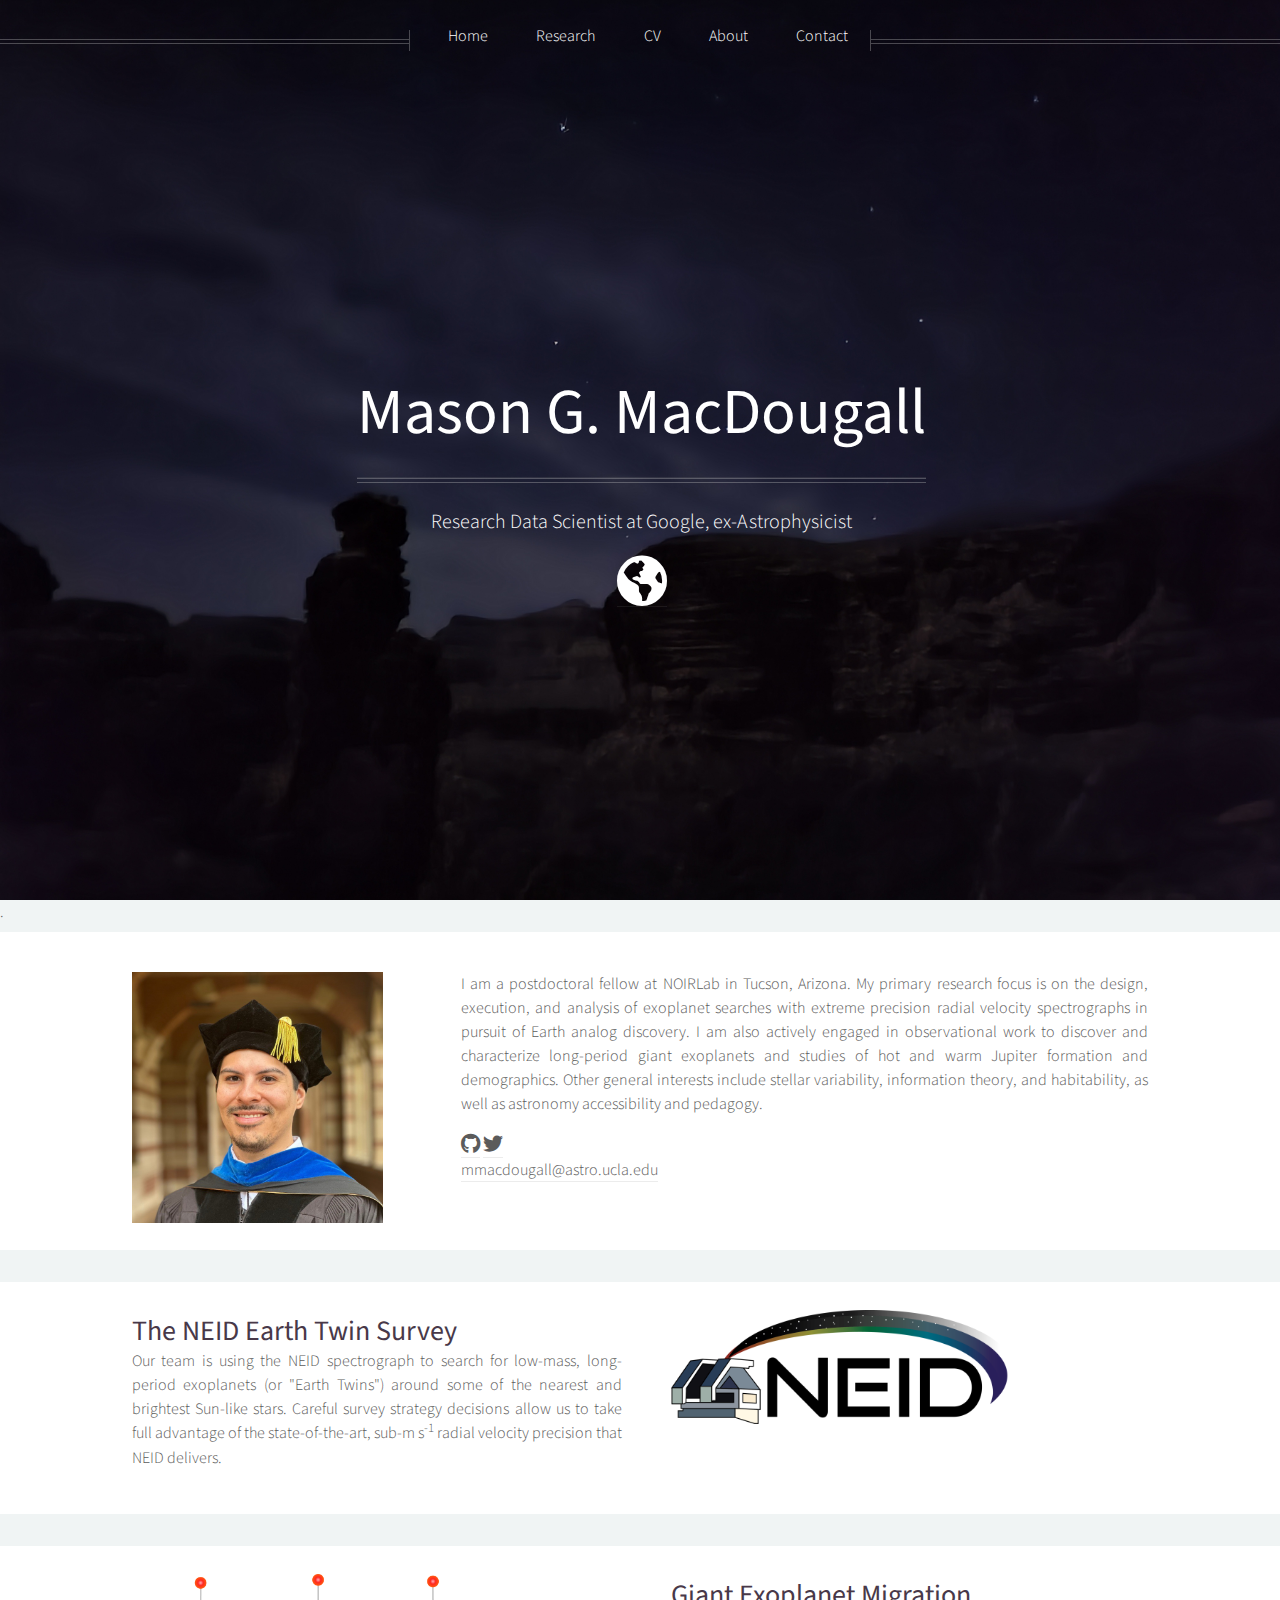
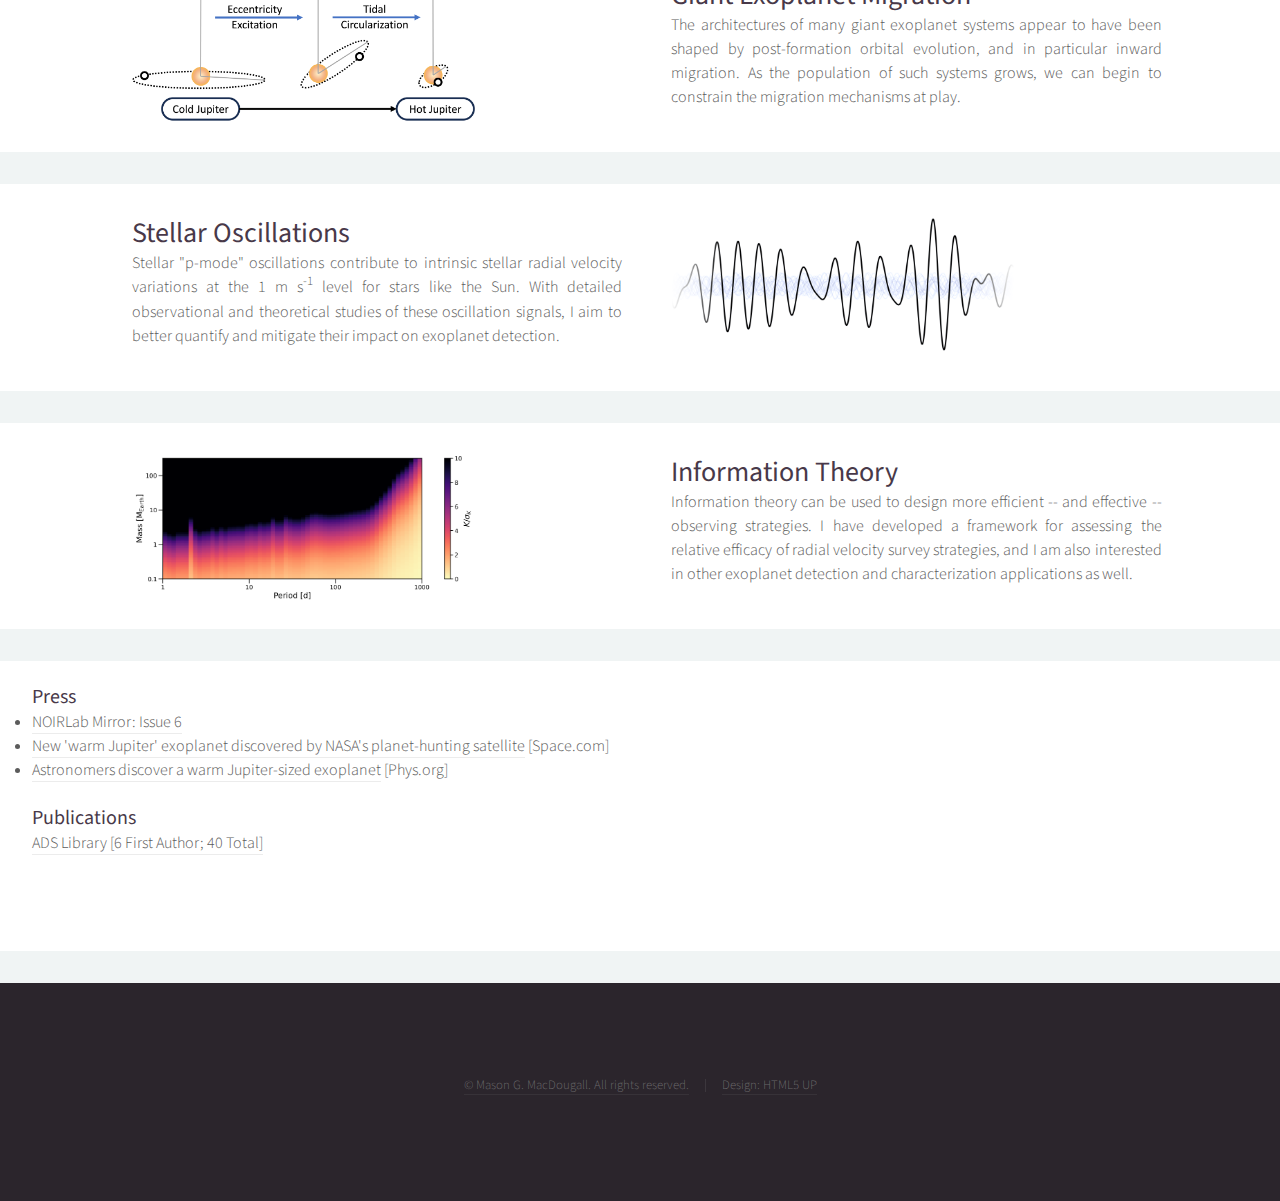
==== index.html @ 83bebb37 "Update index.html with CV" ====
<!DOCTYPE HTML>
<!--
	Helios by HTML5 UP
	html5up.net | @ajlkn
	Free for personal and commercial use under the CCA 3.0 license (html5up.net/license)
-->
<html>
	<head>
		<title>Mason G. MacDougall</title>
		<meta charset="utf-8" />
		<meta name="viewport" content="width=device-width, initial-scale=1, user-scalable=no" />
		<link rel="stylesheet" href="assets/css/main.css" />
		<noscript><link rel="stylesheet" href="assets/css/noscript.css" /></noscript>
	</head>
	<body class="homepage is-preload">
		<div id="page-wrapper">

			<!-- Header -->
				<div id="header">

					<!-- Inner -->
						<div class="inner">
							<header>
								<h1><a href="#me" id="main">Mason G. MacDougall</a></h1>
								<hr />
								<p>Research Data Scientist at Google, ex-Astrophysicist</p>
							</header>
							<footer>
								<a href="#" class="icon start fa-globe-americas"><span class="label">a</span></a>
							</footer>
						</div>

					<!-- Nav -->
						<nav id="nav">
							<ul>
								<li><a href="index.html">Home</a></li>
								<li>
									<a href="#nets">Research</a>
									<ul>
										<li><a href="neid-earth-twin-survey.html">The NEID Earth Twin Survey</a></li>
										<li><a href="giant-planet-migration.html">Giant Exoplanet Migration</a></li>
										<li><a href="stellar-oscillations.html">Stellar Oscillations</a></li>
										<li><a href="information-theory.html">Information Theory</a></li>
										<li><a href="poster-gallery.html">Poster Gallery</a></li>
										<li><a href="article-summaries.html">Article Summaries</a></li>
									</ul>
								</li>
								<li><a href="MasonMacDougall-CV.pdf">CV</a></li>
								<li><a href="about-me.html">About</a></li>
								<li><a href="contact-me.html">Contact</a></li>
							</ul>
						</nav>

				</div>


			
			<!-- Main -->
				<div class="addbar"><p>.</p></div>
				<div class="profile">
                    <div class="row">
                            <div class="col-profileimg" id="me">
                                <img class="image fit" src="images/linkedin-headshot.jpeg">
                            </div>
                        <div class="col-profiletxt">
    						<p>
    							I am a postdoctoral fellow at NOIRLab in Tucson, Arizona.
    							My primary research focus is on the design, execution, and analysis of exoplanet searches with extreme precision radial velocity spectrographs in pursuit of Earth analog discovery.
    							I am also actively engaged in observational work to discover and characterize long-period giant exoplanets and studies of hot and warm Jupiter formation and demographics.
    							Other general interests include stellar variability, information theory, and habitability, as well as astronomy accessibility and pedagogy.
    						</p>
    						<a href="https://github.com/mason-macdougall" class="icon brands fa-github"><span class="label"></span></a>
    						<a href="https://x.com/" class="icon brands fa-twitter"><span class="label"></span></a>
    						<br/>
    						<a href="mailto:mmacdougall@astro.ucla.edu">mmacdougall@astro.ucla.edu</a>
                        </div> 
 
                    </div>
                </div>
				<div class="profile">
                    <div class="row" id="nets">
                        <div class="col-restxt-l">
							<h2r><a href="neid-earth-twin-survey.html">The NEID Earth Twin Survey</a></h2r>
      						<p>
          						Our team is using the NEID spectrograph to search for low-mass, long-period exoplanets (or &quotEarth Twins&quot) around some of the nearest and brightest Sun-like stars.
          						Careful survey strategy decisions allow us to take full advantage of the state-of-the-art, sub-m s<sup>-1</sup> radial velocity precision that NEID delivers.
      						</p>    
                        </div>
                        <div class="col-resimg-r">
                            <a href="neid-earth-twin-survey.html" class="image fit"><img src="images/wide_neid_logo.png"></a>                    
                        </div> 
                    </div>
                </div>
    			<div class="profile">
                    <div class="row" id="giants">
                        <div class="col-resimg-l">
                            <a href="giant-planet-migration.html" class="image fit"><img src="images/jupiter_migration.png"></a>                    
                        </div>
                        <div class="col-restxt-r">
    						<h2r><a href="giant-planet-migration.html">Giant Exoplanet Migration</a></h2r>
      						<p>
      							The architectures of many giant exoplanet systems appear to have been shaped by post-formation orbital evolution, and in particular inward migration.
      							As the population of such systems grows, we can begin to constrain the migration mechanisms at play.    									
      						</p>
						</div> 
                    </div>
                </div>
				<div class="profile">
                    <div class="row" id="osc">
                        <div class="col-restxt-l">
							<h2r><a href="stellar-oscillations.html">Stellar Oscillations</a></h2r>
      						<p>
      							Stellar &quotp-mode&quot oscillations contribute to intrinsic stellar radial velocity variations at the 1 m s<sup>-1</sup> level for stars like the Sun.
      							With detailed observational and theoretical studies of these oscillation signals, I aim to better quantify and mitigate their impact on exoplanet detection.
      						</p>    
                        </div>
                        <div class="col-resimg-r">
                            <a href="stellar-oscillations.html" class="image fit"><img src="images/osc_timeseries.png"></a>                    
                        </div> 
                    </div>
                </div>
    			<div class="profile">
                    <div class="row" id="info">
                        <div class="col-resimg-l">
                            <a href="information-theory.html" class="image fit"><img src="images/mass_sensitivity.png"></a>                    
                        </div>
                        <div class="col-restxt-r">
    						<h2r><a href="information-theory.html">Information Theory</a></h2r>
      						<p>
      							Information theory can be used to design more efficient -- and effective -- observing strategies.
      							I have developed a framework for assessing the relative efficacy of radial velocity survey strategies, and I am also interested in other exoplanet detection and characterization applications as well.
      						</p>
						</div> 
                    </div>
                </div>
                
				<div class="wrapper style2">
					<article id="main" class="container special">
    					<br/>
						<h3>
    						Press
    					</h3>
    					<li><a href="https://noirlab.edu/public/products/mirror/mirror006/">NOIRLab Mirror: Issue 6</a></li>
    					<li><a href="https://www.space.com/hot-jupiter-dwarf-star-new-exoplanet">New 'warm Jupiter' exoplanet discovered by NASA's planet-hunting satellite</a> [Space.com]</li>
    					<li><a href="https://phys.org/news/2023-04-jupiter-sized-exoplanet-tess.html">Astronomers discover a warm Jupiter-sized exoplanet</a> [Phys.org]</li>
    					<br/>
                 		<h3>
     						Publications
     					</h3>
     					<a href="https://ui.adsabs.harvard.edu/search/q=docs(library%2F3NwC8ycQQ8ej0_p9qCqguQ)&sort=date%20desc%2C%20bibcode%20desc&p_=0">ADS Library [6 First Author; 40 Total]
					</article>
				</div>

			<!-- Footer -->
				<div id="footer">
                    <div class="copyright">
						<ul class="menu">
							<li>&copy; Mason G. MacDougall. All rights reserved.</li><li>Design: <a href="http://html5up.net">HTML5 UP</a></li>
						</ul>				
					</div>
				</div>

		</div>

		<!-- Scripts -->
			<script src="assets/js/jquery.min.js"></script>
			<script src="assets/js/jquery.dropotron.min.js"></script>
			<script src="assets/js/jquery.scrolly.min.js"></script>
			<script src="assets/js/jquery.scrollex.min.js"></script>
			<script src="assets/js/browser.min.js"></script>
			<script src="assets/js/breakpoints.min.js"></script>
			<script src="assets/js/util.js"></script>
			<script src="assets/js/main.js"></script>

	</body>
</html>
---- assets/css/main.css ----
@import url("https://fonts.googleapis.com/css?family=Source+Sans+Pro:300,300italic,400,400italic,600");
@import url("fontawesome-all.min.css");

/*
	Helios by HTML5 UP
	html5up.net | @ajlkn
	Free for personal and commercial use under the CCA 3.0 license (html5up.net/license)
*/

html, body, div, span, applet, object,
iframe, h1, h2, h2r, h3, h4, h5, h6, p, blockquote,
pre, a, abbr, acronym, address, big, cite,
code, del, dfn, em, img, ins, kbd, q, s, samp,
small, strike, strong, sub, sup, tt, var, b,
u, i, center, dl, dt, dd, ol, ul, li, fieldset,
form, label, legend, table, caption, tbody,
tfoot, thead, tr, th, td, article, aside,
canvas, details, embed, figure, figcaption,
footer, header, hgroup, menu, nav, output, ruby,
section, summary, time, mark, audio, video {
	margin: 0;
	padding: 0;
	border: 0;
	font-size: 100%;
	font: inherit;
	vertical-align: baseline;}

article, aside, details, figcaption, figure,
footer, header, hgroup, menu, nav, section {
	display: block;}

body {
	line-height: 1;
}

ol, ul {
	list-style: none;
}

blockquote, q {
	quotes: none;
}

	blockquote:before, blockquote:after, q:before, q:after {
		content: '';
		content: none;
	}

table {
	border-collapse: collapse;
	border-spacing: 0;
}

body {
	-webkit-text-size-adjust: none;
}

mark {
	background-color: transparent;
	color: inherit;
}

input::-moz-focus-inner {
	border: 0;
	padding: 0;
}

input, select, textarea {
	-moz-appearance: none;
	-webkit-appearance: none;
	-ms-appearance: none;
	appearance: none;
}

/* Basic */

	html {
		box-sizing: border-box;
	}

	*, *:before, *:after {
		box-sizing: inherit;
	}

	body {
		background: #f0f4f4;
		color: #5b5b5b;
		font-size: 15pt;
		line-height: 1.85em;
		font-family: 'Source Sans Pro', sans-serif;
		font-weight: 300;
	}

		body.is-preload *, body.is-preload *:before, body.is-preload *:after {
			-moz-animation: none !important;
			-webkit-animation: none !important;
			-ms-animation: none !important;
			animation: none !important;
			-moz-transition: none !important;
			-webkit-transition: none !important;
			-ms-transition: none !important;
			transition: none !important;
		}

	input, textarea, select {
		font-size: 15pt;
		line-height: 1.85em;
		font-family: 'Source Sans Pro', sans-serif;
		font-weight: 300;
	}

	h1, h2, h2r, h3, h4, h5, h6, hpub {
		font-weight: 400;
		color: #483949;
		line-height: 1.25em;
	}

	h1 a, h2 a, h3 a, h4 a, h5 a, h6 a, h2r a, hpub a {
		color: inherit;
		text-decoration: none;
		border-bottom-color: transparent;
	}

	h1 strong, h2 strong, h3 strong, h4 strong, h5 strong, h6 strong, h2r strong, hpub strong {
		font-weight: 600;
	}

	h2 {
		font-size: 2.85em;
	}

	h2r {
		font-size: 1.75em;
	}
	
	hpub {
		font-size: 1.25em;
		text-align: justify;
	}
	
	h3 {
		font-size: 1.25em;
	}

	h4 {
		font-size: 1em;
		margin: 0 0 0.25em 0;
	}

	strong, b {
		font-weight: 400;
		color: #483949;
	}

	em, i {
		font-style: italic;
	}

	a {
		color: inherit;
		border-bottom: solid 1px rgba(128, 128, 128, 0.15);
		text-decoration: none;
		-moz-transition: background-color 0.35s ease-in-out, color 0.35s ease-in-out, border-bottom-color 0.35s ease-in-out;
		-webkit-transition: background-color 0.35s ease-in-out, color 0.35s ease-in-out, border-bottom-color 0.35s ease-in-out;
		-ms-transition: background-color 0.35s ease-in-out, color 0.35s ease-in-out, border-bottom-color 0.35s ease-in-out;
		transition: background-color 0.35s ease-in-out, color 0.35s ease-in-out, border-bottom-color 0.35s ease-in-out;
	}

		a:hover {
			color: #ef8376;
			border-bottom-color: transparent;
		}

	sub {
		position: relative;
		top: 0.5em;
		font-size: 0.8em;
	}

	sup {
		position: relative;
		top: -0.5em;
		font-size: 0.8em;
	}

	blockquote {
		border-left: solid 0.5em #ddd;
		padding: 1em 0 1em 2em;
		font-style: italic;
	}

	p, ul, ol, dl, table {
		margin-bottom: 1em;
	}

	p {
		text-align: justify;
	}

	br.clear {
		clear: both;
	}

	hr {
		position: relative;
		display: block;
		border: 0;
		top: 4.5em;
		margin-bottom: 9em;
		height: 6px;
		border-top: solid 1px rgba(128, 128, 128, 0.2);
		border-bottom: solid 1px rgba(128, 128, 128, 0.2);
	}

		hr:before, hr:after {
			content: '';
			position: absolute;
			top: -8px;
			display: block;
			width: 1px;
			height: 21px;
			background: rgba(128, 128, 128, 0.2);
		}

		hr:before {
			left: -1px;
		}

		hr:after {
			right: -1px;
		}

	.timestamp {
		color: rgba(128, 128, 128, 0.75);
		font-size: 0.8em;
	}

/* Container */

	.container {
		margin: 0 auto;
		max-width: 100%;
		width: 1400px;
	}

		@media screen and (max-width: 1680px) {

			.container {
				width: 1200px;
			}

		}

		@media screen and (max-width: 1280px) {

			.container {
				width: 100%;
			}

		}

		@media screen and (max-width: 960px) {

			.container {
				width: 100%;
			}

		}

		@media screen and (max-width: 840px) {

			.container {
				width: 100%;
			}

		}

		@media screen and (max-width: 736px) {

			.container {
				width: 100%;
			}

		}

/* FrontPage */

  .frontpage {
  display: flex;
  align-items: center;
  justify-content: center
}

/* Row */

	.row {
		display: flex;
		flex-wrap: wrap;
		box-sizing: border-box;
		align-items: stretch;
	}

		.row > * {
			box-sizing: border-box;
		}

		.row.gtr-uniform > * > :last-child {
			margin-bottom: 0;
		}

		.row.aln-left {
			justify-content: flex-start;
		}

		.row.aln-center {
			justify-content: center;
		}

		.row.aln-right {
			justify-content: flex-end;
		}

		.row.aln-top {
			align-items: flex-start;
		}

		.row.aln-middle {
			align-items: center;
		}

		.row.aln-bottom {
			align-items: flex-end;
		}

		.row > .imp {
			order: -1;
		}

		.row > .col-1 {
			width: 8.33333%;
		}

		.row > .off-1 {
			margin-left: 8.33333%;
		}

		.row > .col-2 {
			width: 16.66667%;
		}

		.row > .off-2 {
			margin-left: 16.66667%;
		}

		.row > .col-3 {
			width: 25%;
		}

		.row > .off-3 {
			margin-left: 25%;
		}

		.row > .col-4 {
			width: 33.33333%;
		}

		.row > .off-4 {
			margin-left: 33.33333%;
		}

		.row > .col-5 {
			width: 41.66667%;
		}

		.row > .off-5 {
			margin-left: 41.66667%;
		}

		.row > .col-6 {
			width: 50%;
		}

		.row > .off-6 {
			margin-left: 50%;
		}

		.row > .col-7 {
			width: 58.33333%;
		}

		.row > .off-7 {
			margin-left: 58.33333%;
		}

		.row > .col-8 {
			width: 66.66667%;
		}

		.row > .off-8 {
			margin-left: 66.66667%;
		}

		.row > .col-9 {
			width: 75%;
		}

		.row > .off-9 {
			margin-left: 75%;
		}

		.row > .col-10 {
			width: 83.33333%;
		}

		.row > .off-10 {
			margin-left: 83.33333%;
		}

		.row > .col-11 {
			width: 91.66667%;
		}

		.row > .off-11 {
			margin-left: 91.66667%;
		}

		.row > .col-12 {
			width: 100%;
		}

		.row > .off-12 {
			margin-left: 100%;
		}

        .row > .col-profileimg {
            width: 30%;
            margin-left: 10%;
            margin-top: 1.5em;
            margin-bottom: 1.7em;
        }

        .row > .col-profiletxt {
            width: 55%;
            margin-left: -5%;
            margin-top: 1.5em;
            margin-bottom: 1.7em;
        }
        
        .row > .col-resimg-r {
            width: 40%;
            margin-left: 1%;
            margin-top: 1em;
            margin-bottom: 1em;
            padding-top: 2em;
        }        
        .row > .col-restxt-l {
            width: 40%;
            margin-left: 10%;
            margin-top: 1em;
            margin-bottom: 1.7em;
        }        
        .row > .col-resimg-l {
            width: 40%;
            margin-left: 10%;
            margin-top: 1em;
            margin-bottom: 1em;
            padding-top: 2em;
        }        
        .row > .col-restxt-r {
            width: 40%;
            margin-left: 1%;
            margin-top: 1em;
            margin-bottom: 1.7em;
        }

		.row.gtr-0 {
			margin-top: 0px;
			margin-left: 0px;
		}

			.row.gtr-0 > * {
				padding: 0px 0 0 0px;
			}

			.row.gtr-0.gtr-uniform {
				margin-top: 0px;
			}

				.row.gtr-0.gtr-uniform > * {
					padding-top: 0px;
				}

		.row.gtr-25 {
			margin-top: -10px;
			margin-left: -10px;
		}

			.row.gtr-25 > * {
				padding: 10px 0 0 10px;
			}

			.row.gtr-25.gtr-uniform {
				margin-top: -10px;
			}

				.row.gtr-25.gtr-uniform > * {
					padding-top: 10px;
				}

		.row.gtr-50 {
			margin-top: -20px;
			margin-left: -20px;
		}

			.row.gtr-50 > * {
				padding: 20px 0 0 20px;
			}

			.row.gtr-50.gtr-uniform {
				margin-top: -20px;
			}

				.row.gtr-50.gtr-uniform > * {
					padding-top: 20px;
				}

		.row {
			margin-top: -40px;
			margin-left: -40px;
		}

			.row > * {
				padding: 40px 0 0 40px;
			}

			.row.gtr-uniform {
				margin-top: -40px;
			}

				.row.gtr-uniform > * {
					padding-top: 40px;
				}

		.row.gtr-150 {
			margin-top: -60px;
			margin-left: -60px;
		}

			.row.gtr-150 > * {
				padding: 60px 0 0 60px;
			}

			.row.gtr-150.gtr-uniform {
				margin-top: -60px;
			}

				.row.gtr-150.gtr-uniform > * {
					padding-top: 60px;
				}

		.row.gtr-200 {
			margin-top: -80px;
			margin-left: -80px;
		}

			.row.gtr-200 > * {
				padding: 80px 0 0 80px;
			}

			.row.gtr-200.gtr-uniform {
				margin-top: -80px;
			}

				.row.gtr-200.gtr-uniform > * {
					padding-top: 80px;
				}

		@media screen and (max-width: 1680px) {

			.row {
				display: flex;
				flex-wrap: wrap;
				box-sizing: border-box;
				align-items: stretch;
			}

				.row > * {
					box-sizing: border-box;
				}

				.row.gtr-uniform > * > :last-child {
					margin-bottom: 0;
				}

				.row.aln-left {
					justify-content: flex-start;
				}

				.row.aln-center {
					justify-content: center;
				}

				.row.aln-right {
					justify-content: flex-end;
				}

				.row.aln-top {
					align-items: flex-start;
				}

				.row.aln-middle {
					align-items: center;
				}

				.row.aln-bottom {
					align-items: flex-end;
				}

				.row > .imp-wide {
					order: -1;
				}

				.row > .col-1-wide {
					width: 8.33333%;
				}

				.row > .off-1-wide {
					margin-left: 8.33333%;
				}

				.row > .col-2-wide {
					width: 16.66667%;
				}

				.row > .off-2-wide {
					margin-left: 16.66667%;
				}

				.row > .col-3-wide {
					width: 25%;
				}

				.row > .off-3-wide {
					margin-left: 25%;
				}

				.row > .col-4-wide {
					width: 33.33333%;
				}

				.row > .off-4-wide {
					margin-left: 33.33333%;
				}

				.row > .col-5-wide {
					width: 41.66667%;
				}

				.row > .off-5-wide {
					margin-left: 41.66667%;
				}

				.row > .col-6-wide {
					width: 50%;
				}

				.row > .off-6-wide {
					margin-left: 50%;
				}

				.row > .col-7-wide {
					width: 58.33333%;
				}

				.row > .off-7-wide {
					margin-left: 58.33333%;
				}

				.row > .col-8-wide {
					width: 66.66667%;
				}

				.row > .off-8-wide {
					margin-left: 66.66667%;
				}

				.row > .col-9-wide {
					width: 75%;
				}

				.row > .off-9-wide {
					margin-left: 75%;
				}

				.row > .col-10-wide {
					width: 83.33333%;
				}

				.row > .off-10-wide {
					margin-left: 83.33333%;
				}

				.row > .col-11-wide {
					width: 91.66667%;
				}

				.row > .off-11-wide {
					margin-left: 91.66667%;
				}

				.row > .col-12-wide {
					width: 100%;
				}

				.row > .off-12-wide {
					margin-left: 100%;
				}

				.row.gtr-0 {
					margin-top: 0px;
					margin-left: 0px;
				}

					.row.gtr-0 > * {
						padding: 0px 0 0 0px;
					}

					.row.gtr-0.gtr-uniform {
						margin-top: 0px;
					}

						.row.gtr-0.gtr-uniform > * {
							padding-top: 0px;
						}

				.row.gtr-25 {
					margin-top: -10px;
					margin-left: -10px;
				}

					.row.gtr-25 > * {
						padding: 10px 0 0 10px;
					}

					.row.gtr-25.gtr-uniform {
						margin-top: -10px;
					}

						.row.gtr-25.gtr-uniform > * {
							padding-top: 10px;
						}

				.row.gtr-50 {
					margin-top: -20px;
					margin-left: -20px;
				}

					.row.gtr-50 > * {
						padding: 20px 0 0 20px;
					}

					.row.gtr-50.gtr-uniform {
						margin-top: -20px;
					}

						.row.gtr-50.gtr-uniform > * {
							padding-top: 20px;
						}

				.row {
					margin-top: -40px;
					margin-left: -40px;
				}

					.row > * {
						padding: 40px 0 0 40px;
					}

					.row.gtr-uniform {
						margin-top: -40px;
					}

						.row.gtr-uniform > * {
							padding-top: 40px;
						}

				.row.gtr-150 {
					margin-top: -60px;
					margin-left: -60px;
				}

					.row.gtr-150 > * {
						padding: 60px 0 0 60px;
					}

					.row.gtr-150.gtr-uniform {
						margin-top: -60px;
					}

						.row.gtr-150.gtr-uniform > * {
							padding-top: 60px;
						}

				.row.gtr-200 {
					margin-top: -80px;
					margin-left: -80px;
				}

					.row.gtr-200 > * {
						padding: 80px 0 0 80px;
					}

					.row.gtr-200.gtr-uniform {
						margin-top: -80px;
					}

						.row.gtr-200.gtr-uniform > * {
							padding-top: 80px;
						}

		}

		@media screen and (max-width: 1280px) {

			.row {
				display: flex;
				flex-wrap: wrap;
				box-sizing: border-box;
				align-items: stretch;
			}

				.row > * {
					box-sizing: border-box;
				}

				.row.gtr-uniform > * > :last-child {
					margin-bottom: 0;
				}

				.row.aln-left {
					justify-content: flex-start;
				}

				.row.aln-center {
					justify-content: center;
				}

				.row.aln-right {
					justify-content: flex-end;
				}

				.row.aln-top {
					align-items: flex-start;
				}

				.row.aln-middle {
					align-items: center;
				}

				.row.aln-bottom {
					align-items: flex-end;
				}

				.row > .imp-normal {
					order: -1;
				}

				.row > .col-1-normal {
					width: 8.33333%;
				}

				.row > .off-1-normal {
					margin-left: 8.33333%;
				}

				.row > .col-2-normal {
					width: 16.66667%;
				}

				.row > .off-2-normal {
					margin-left: 16.66667%;
				}

				.row > .col-3-normal {
					width: 25%;
				}

				.row > .off-3-normal {
					margin-left: 25%;
				}

				.row > .col-4-normal {
					width: 33.33333%;
				}

				.row > .off-4-normal {
					margin-left: 33.33333%;
				}

				.row > .col-5-normal {
					width: 41.66667%;
				}

				.row > .off-5-normal {
					margin-left: 41.66667%;
				}

				.row > .col-6-normal {
					width: 50%;
				}

				.row > .off-6-normal {
					margin-left: 50%;
				}

				.row > .col-7-normal {
					width: 58.33333%;
				}

				.row > .off-7-normal {
					margin-left: 58.33333%;
				}

				.row > .col-8-normal {
					width: 66.66667%;
				}

				.row > .off-8-normal {
					margin-left: 66.66667%;
				}

				.row > .col-9-normal {
					width: 75%;
				}

				.row > .off-9-normal {
					margin-left: 75%;
				}

				.row > .col-10-normal {
					width: 83.33333%;
				}

				.row > .off-10-normal {
					margin-left: 83.33333%;
				}

				.row > .col-11-normal {
					width: 91.66667%;
				}

				.row > .off-11-normal {
					margin-left: 91.66667%;
				}

				.row > .col-12-normal {
					width: 100%;
				}

				.row > .off-12-normal {
					margin-left: 100%;
				}

				.row.gtr-0 {
					margin-top: 0px;
					margin-left: 0px;
				}

					.row.gtr-0 > * {
						padding: 0px 0 0 0px;
					}

					.row.gtr-0.gtr-uniform {
						margin-top: 0px;
					}

						.row.gtr-0.gtr-uniform > * {
							padding-top: 0px;
						}

				.row.gtr-25 {
					margin-top: -9px;
					margin-left: -9px;
				}

					.row.gtr-25 > * {
						padding: 9px 0 0 9px;
					}

					.row.gtr-25.gtr-uniform {
						margin-top: -9px;
					}

						.row.gtr-25.gtr-uniform > * {
							padding-top: 9px;
						}

				.row.gtr-50 {
					margin-top: -18px;
					margin-left: -18px;
				}

					.row.gtr-50 > * {
						padding: 18px 0 0 18px;
					}

					.row.gtr-50.gtr-uniform {
						margin-top: -18px;
					}

						.row.gtr-50.gtr-uniform > * {
							padding-top: 18px;
						}

				.row {
					margin-top: -36px;
					margin-left: -36px;
				}

					.row > * {
						padding: 36px 0 0 36px;
					}

					.row.gtr-uniform {
						margin-top: -36px;
					}

						.row.gtr-uniform > * {
							padding-top: 36px;
						}

				.row.gtr-150 {
					margin-top: -54px;
					margin-left: -54px;
				}

					.row.gtr-150 > * {
						padding: 54px 0 0 54px;
					}

					.row.gtr-150.gtr-uniform {
						margin-top: -54px;
					}

						.row.gtr-150.gtr-uniform > * {
							padding-top: 54px;
						}

				.row.gtr-200 {
					margin-top: -72px;
					margin-left: -72px;
				}

					.row.gtr-200 > * {
						padding: 72px 0 0 72px;
					}

					.row.gtr-200.gtr-uniform {
						margin-top: -72px;
					}

						.row.gtr-200.gtr-uniform > * {
							padding-top: 72px;
						}

		}

		@media screen and (max-width: 960px) {

			.row {
				display: flex;
				flex-wrap: wrap;
				box-sizing: border-box;
				align-items: stretch;
			}

				.row > * {
					box-sizing: border-box;
				}

				.row.gtr-uniform > * > :last-child {
					margin-bottom: 0;
				}

				.row.aln-left {
					justify-content: flex-start;
				}

				.row.aln-center {
					justify-content: center;
				}

				.row.aln-right {
					justify-content: flex-end;
				}

				.row.aln-top {
					align-items: flex-start;
				}

				.row.aln-middle {
					align-items: center;
				}

				.row.aln-bottom {
					align-items: flex-end;
				}

				.row > .imp-narrow {
					order: -1;
				}

				.row > .col-1-narrow {
					width: 8.33333%;
				}

				.row > .off-1-narrow {
					margin-left: 8.33333%;
				}

				.row > .col-2-narrow {
					width: 16.66667%;
				}

				.row > .off-2-narrow {
					margin-left: 16.66667%;
				}

				.row > .col-3-narrow {
					width: 25%;
				}

				.row > .off-3-narrow {
					margin-left: 25%;
				}

				.row > .col-4-narrow {
					width: 33.33333%;
				}

				.row > .off-4-narrow {
					margin-left: 33.33333%;
				}

				.row > .col-5-narrow {
					width: 41.66667%;
				}

				.row > .off-5-narrow {
					margin-left: 41.66667%;
				}

				.row > .col-6-narrow {
					width: 50%;
				}

				.row > .off-6-narrow {
					margin-left: 50%;
				}

				.row > .col-7-narrow {
					width: 58.33333%;
				}

				.row > .off-7-narrow {
					margin-left: 58.33333%;
				}

				.row > .col-8-narrow {
					width: 66.66667%;
				}

				.row > .off-8-narrow {
					margin-left: 66.66667%;
				}

				.row > .col-9-narrow {
					width: 75%;
				}

				.row > .off-9-narrow {
					margin-left: 75%;
				}

				.row > .col-10-narrow {
					width: 83.33333%;
				}

				.row > .off-10-narrow {
					margin-left: 83.33333%;
				}

				.row > .col-11-narrow {
					width: 91.66667%;
				}

				.row > .off-11-narrow {
					margin-left: 91.66667%;
				}

				.row > .col-12-narrow {
					width: 100%;
				}

				.row > .off-12-narrow {
					margin-left: 100%;
				}

				.row.gtr-0 {
					margin-top: 0px;
					margin-left: 0px;
				}

					.row.gtr-0 > * {
						padding: 0px 0 0 0px;
					}

					.row.gtr-0.gtr-uniform {
						margin-top: 0px;
					}

						.row.gtr-0.gtr-uniform > * {
							padding-top: 0px;
						}

				.row.gtr-25 {
					margin-top: -8px;
					margin-left: -8px;
				}

					.row.gtr-25 > * {
						padding: 8px 0 0 8px;
					}

					.row.gtr-25.gtr-uniform {
						margin-top: -8px;
					}

						.row.gtr-25.gtr-uniform > * {
							padding-top: 8px;
						}

				.row.gtr-50 {
					margin-top: -16px;
					margin-left: -16px;
				}

					.row.gtr-50 > * {
						padding: 16px 0 0 16px;
					}

					.row.gtr-50.gtr-uniform {
						margin-top: -16px;
					}

						.row.gtr-50.gtr-uniform > * {
							padding-top: 16px;
						}

				.row {
					margin-top: -32px;
					margin-left: -32px;
				}

					.row > * {
						padding: 32px 0 0 32px;
					}

					.row.gtr-uniform {
						margin-top: -32px;
					}

						.row.gtr-uniform > * {
							padding-top: 32px;
						}

				.row.gtr-150 {
					margin-top: -48px;
					margin-left: -48px;
				}

					.row.gtr-150 > * {
						padding: 48px 0 0 48px;
					}

					.row.gtr-150.gtr-uniform {
						margin-top: -48px;
					}

						.row.gtr-150.gtr-uniform > * {
							padding-top: 48px;
						}

				.row.gtr-200 {
					margin-top: -64px;
					margin-left: -64px;
				}

					.row.gtr-200 > * {
						padding: 64px 0 0 64px;
					}

					.row.gtr-200.gtr-uniform {
						margin-top: -64px;
					}

						.row.gtr-200.gtr-uniform > * {
							padding-top: 64px;
						}

		}

		@media screen and (max-width: 840px) {

			.row {
				display: flex;
				flex-wrap: wrap;
				box-sizing: border-box;
				align-items: stretch;
			}

				.row > * {
					box-sizing: border-box;
				}

				.row.gtr-uniform > * > :last-child {
					margin-bottom: 0;
				}

				.row.aln-left {
					justify-content: flex-start;
				}

				.row.aln-center {
					justify-content: center;
				}

				.row.aln-right {
					justify-content: flex-end;
				}

				.row.aln-top {
					align-items: flex-start;
				}

				.row.aln-middle {
					align-items: center;
				}

				.row.aln-bottom {
					align-items: flex-end;
				}

				.row > .imp-narrower {
					order: -1;
				}

				.row > .col-1-narrower {
					width: 8.33333%;
				}

				.row > .off-1-narrower {
					margin-left: 8.33333%;
				}

				.row > .col-2-narrower {
					width: 16.66667%;
				}

				.row > .off-2-narrower {
					margin-left: 16.66667%;
				}

				.row > .col-3-narrower {
					width: 25%;
				}

				.row > .off-3-narrower {
					margin-left: 25%;
				}

				.row > .col-4-narrower {
					width: 33.33333%;
				}

				.row > .off-4-narrower {
					margin-left: 33.33333%;
				}

				.row > .col-5-narrower {
					width: 41.66667%;
				}

				.row > .off-5-narrower {
					margin-left: 41.66667%;
				}

				.row > .col-6-narrower {
					width: 50%;
				}

				.row > .off-6-narrower {
					margin-left: 50%;
				}

				.row > .col-7-narrower {
					width: 58.33333%;
				}

				.row > .off-7-narrower {
					margin-left: 58.33333%;
				}

				.row > .col-8-narrower {
					width: 66.66667%;
				}

				.row > .off-8-narrower {
					margin-left: 66.66667%;
				}

				.row > .col-9-narrower {
					width: 75%;
				}

				.row > .off-9-narrower {
					margin-left: 75%;
				}

				.row > .col-10-narrower {
					width: 83.33333%;
				}

				.row > .off-10-narrower {
					margin-left: 83.33333%;
				}

				.row > .col-11-narrower {
					width: 91.66667%;
				}

				.row > .off-11-narrower {
					margin-left: 91.66667%;
				}

				.row > .col-12-narrower {
					width: 100%;
				}

				.row > .off-12-narrower {
					margin-left: 100%;
				}

				.row.gtr-0 {
					margin-top: 0px;
					margin-left: 0px;
				}

					.row.gtr-0 > * {
						padding: 0px 0 0 0px;
					}

					.row.gtr-0.gtr-uniform {
						margin-top: 0px;
					}

						.row.gtr-0.gtr-uniform > * {
							padding-top: 0px;
						}

				.row.gtr-25 {
					margin-top: -8px;
					margin-left: -8px;
				}

					.row.gtr-25 > * {
						padding: 8px 0 0 8px;
					}

					.row.gtr-25.gtr-uniform {
						margin-top: -8px;
					}

						.row.gtr-25.gtr-uniform > * {
							padding-top: 8px;
						}

				.row.gtr-50 {
					margin-top: -16px;
					margin-left: -16px;
				}

					.row.gtr-50 > * {
						padding: 16px 0 0 16px;
					}

					.row.gtr-50.gtr-uniform {
						margin-top: -16px;
					}

						.row.gtr-50.gtr-uniform > * {
							padding-top: 16px;
						}

				.row {
					margin-top: -32px;
					margin-left: -32px;
				}

					.row > * {
						padding: 32px 0 0 32px;
					}

					.row.gtr-uniform {
						margin-top: -32px;
					}

						.row.gtr-uniform > * {
							padding-top: 32px;
						}

				.row.gtr-150 {
					margin-top: -48px;
					margin-left: -48px;
				}

					.row.gtr-150 > * {
						padding: 48px 0 0 48px;
					}

					.row.gtr-150.gtr-uniform {
						margin-top: -48px;
					}

						.row.gtr-150.gtr-uniform > * {
							padding-top: 48px;
						}

				.row.gtr-200 {
					margin-top: -64px;
					margin-left: -64px;
				}

					.row.gtr-200 > * {
						padding: 64px 0 0 64px;
					}

					.row.gtr-200.gtr-uniform {
						margin-top: -64px;
					}

						.row.gtr-200.gtr-uniform > * {
							padding-top: 64px;
						}

		}

		@media screen and (max-width: 736px) {

			.row {
				display: flex;
				flex-wrap: wrap;
				box-sizing: border-box;
				align-items: stretch;
			}

				.row > * {
					box-sizing: border-box;
				}

				.row.gtr-uniform > * > :last-child {
					margin-bottom: 0;
				}

				.row.aln-left {
					justify-content: flex-start;
				}

				.row.aln-center {
					justify-content: center;
				}

				.row.aln-right {
					justify-content: flex-end;
				}

				.row.aln-top {
					align-items: flex-start;
				}

				.row.aln-middle {
					align-items: center;
				}

				.row.aln-bottom {
					align-items: flex-end;
				}

				.row > .imp-mobile {
					order: -1;
				}

				.row > .col-1-mobile {
					width: 8.33333%;
				}

				.row > .off-1-mobile {
					margin-left: 8.33333%;
				}

				.row > .col-2-mobile {
					width: 16.66667%;
				}

				.row > .off-2-mobile {
					margin-left: 16.66667%;
				}

				.row > .col-3-mobile {
					width: 25%;
				}

				.row > .off-3-mobile {
					margin-left: 25%;
				}

				.row > .col-4-mobile {
					width: 33.33333%;
				}

				.row > .off-4-mobile {
					margin-left: 33.33333%;
				}

				.row > .col-5-mobile {
					width: 41.66667%;
				}

				.row > .off-5-mobile {
					margin-left: 41.66667%;
				}

				.row > .col-6-mobile {
					width: 50%;
				}

				.row > .off-6-mobile {
					margin-left: 50%;
				}

				.row > .col-7-mobile {
					width: 58.33333%;
				}

				.row > .off-7-mobile {
					margin-left: 58.33333%;
				}

				.row > .col-8-mobile {
					width: 66.66667%;
				}

				.row > .off-8-mobile {
					margin-left: 66.66667%;
				}

				.row > .col-9-mobile {
					width: 75%;
				}

				.row > .off-9-mobile {
					margin-left: 75%;
				}

				.row > .col-10-mobile {
					width: 83.33333%;
				}

				.row > .off-10-mobile {
					margin-left: 83.33333%;
				}

				.row > .col-11-mobile {
					width: 91.66667%;
				}

				.row > .off-11-mobile {
					margin-left: 91.66667%;
				}

				.row > .col-12-mobile {
					width: 100%;
				}

				.row > .off-12-mobile {
					margin-left: 100%;
				}

				.row.gtr-0 {
					margin-top: 0px;
					margin-left: 0px;
				}

					.row.gtr-0 > * {
						padding: 0px 0 0 0px;
					}

					.row.gtr-0.gtr-uniform {
						margin-top: 0px;
					}

						.row.gtr-0.gtr-uniform > * {
							padding-top: 0px;
						}

				.row.gtr-25 {
					margin-top: -5px;
					margin-left: -5px;
				}

					.row.gtr-25 > * {
						padding: 5px 0 0 5px;
					}

					.row.gtr-25.gtr-uniform {
						margin-top: -5px;
					}

						.row.gtr-25.gtr-uniform > * {
							padding-top: 5px;
						}

				.row.gtr-50 {
					margin-top: -10px;
					margin-left: -10px;
				}

					.row.gtr-50 > * {
						padding: 10px 0 0 10px;
					}

					.row.gtr-50.gtr-uniform {
						margin-top: -10px;
					}

						.row.gtr-50.gtr-uniform > * {
							padding-top: 10px;
						}

				.row {
					margin-top: -20px;
					margin-left: -20px;
				}

					.row > * {
						padding: 20px 0 0 20px;
					}

					.row.gtr-uniform {
						margin-top: -20px;
					}

						.row.gtr-uniform > * {
							padding-top: 20px;
						}

				.row.gtr-150 {
					margin-top: -30px;
					margin-left: -30px;
				}

					.row.gtr-150 > * {
						padding: 30px 0 0 30px;
					}

					.row.gtr-150.gtr-uniform {
						margin-top: -30px;
					}

						.row.gtr-150.gtr-uniform > * {
							padding-top: 30px;
						}

				.row.gtr-200 {
					margin-top: -40px;
					margin-left: -40px;
				}

					.row.gtr-200 > * {
						padding: 40px 0 0 40px;
					}

					.row.gtr-200.gtr-uniform {
						margin-top: -40px;
					}

						.row.gtr-200.gtr-uniform > * {
							padding-top: 40px;
						}

		}

/* Sections/Article */

	section, article {
		margin-bottom: 3em;
	}

		section > :last-child, section:last-child, article > :last-child, article:last-child {
			margin-bottom: 0;
		}

		section.special > header, section.special > footer, article.special > header, article.special > footer {
			text-align: center;
		}

	.row > section, .row > article {
		margin-bottom: 0;
	}

	header {
		margin: 0 0 1em 0;
	}

		header > p {
			display: block;
			font-size: 1.5em;
			margin: 1em 0 2em 0;
			line-height: 1.5em;
			text-align: inherit;
		}

	footer {
		margin: 2.5em 0 0 0;
	}

/* Image */

	.image {
		position: relative;
		display: inline-block;
		border: 0;
		outline: 0;
	}

		.image img {
			display: block;
			width: 100%;
		}

		.image.fit {
			display: block;
			width: 70%;
		}
		
		.image.fitc {
			display: block;
			width: 100%;
			vertical-align: middle;
		}


		.image.featured {
			display: block;
			width: 100%;
			padding-top: 2em;
			margin: 0 0 4em 0;
		}

		.image.pub {
			display: block;
			width: 75%;
			padding-top: 2em;
			margin: 0 0 2em 0;
		}

		.image.left {
			float: left;
			margin: 0 2em 2em 0;
		}

		.image.centered {
			display: block;
			margin: 0 0 2em 0;
		}

			.image.centered img {
				margin: 0 auto;
				width: auto;
			}

/* List */

	ul {
		list-style: disc;
		padding-left: 1em;
	}

		ul li {
			padding-left: 0.5em;
		}

	ol {
		list-style: decimal;
		padding-left: 1.25em;
	}

		ol li {
			padding-left: 0.25em;
		}

/* Actions */

	ul.actions {
		margin: 3em 0 0 0;
		list-style: none;
		padding-left: 0;
	}

		form ul.actions {
			margin-top: 0;
		}

		ul.actions li {
			display: inline-block;
			margin: 0 0.75em 0 0.75em;
			padding-left: 0;
		}

			ul.actions li:first-child {
				margin-left: 0;
			}

			ul.actions li:last-child {
				margin-right: 0;
			}

/* Divided */

	ul.divided {
		list-style: none;
		padding-left: 0;
	}

		ul.divided li {
			border-top: solid 1px rgba(128, 128, 128, 0.2);
			padding-top: 1.5em;
			margin-top: 1.5em;
			padding-left: 0;
		}

			ul.divided li:first-child {
				border-top: 0;
				padding-top: 0;
				margin-top: 0;
			}

/* Menu */

	ul.menu {
		height: 1em;
		line-height: 1em;
		list-style: none;
		padding-left: 0;
	}

		ul.menu li {
			display: inline-block;
			border-left: solid 1px rgba(128, 128, 128, 0.2);
			padding-left: 1.25em;
			margin-left: 1.25em;
		}

			ul.menu li:first-child {
				border-left: 0;
				padding-left: 0;
				margin-left: 0;
			}

/* Icons */

	ul.icons {
		position: relative;
		background: rgba(128, 128, 128, 0.05);
		border-radius: 4em;
		display: inline-block;
		padding: 0.35em 0.75em 0.35em 0.75em;
		font-size: 1.25em;
		cursor: default;
		list-style: none;
	}

		ul.icons li {
			display: inline-block;
			padding-left: 0;
		}

			ul.icons li a {
				display: inline-block;
				background: none;
				width: 2.5em;
				height: 2.5em;
				line-height: 2.5em;
				text-align: center;
				border-radius: 100%;
				border: 0;
				color: inherit;
			}

				ul.icons li a:hover {
					color: #ef8376;
				}

/* Form */

	form label {
		display: block;
		font-weight: 400;
		color: #483949;
		margin: 0 0 1em 0;
	}

	form input[type="text"],
	form input[type="email"],
	form input[type="password"],
	form select,
	form textarea {
		-webkit-appearance: none;
		display: block;
		border: 0;
		background: #fafafa;
		width: 100%;
		border-radius: 0.5em;
		border: solid 1px #E5E5E5;
		padding: 1em;
		-moz-transition: background-color 0.35s ease-in-out, border-color 0.35s ease-in-out;
		-webkit-transition: background-color 0.35s ease-in-out, border-color 0.35s ease-in-out;
		-ms-transition: background-color 0.35s ease-in-out, border-color 0.35s ease-in-out;
		transition: background-color 0.35s ease-in-out, border-color 0.35s ease-in-out;
	}

		form input[type="text"]:focus,
		form input[type="email"]:focus,
		form input[type="password"]:focus,
		form select:focus,
		form textarea:focus {
			background: #fff;
			border-color: #df7366;
		}

	form input[type="text"],
	form input[type="email"],
	form input[type="password"],
	form select {
		line-height: 1em;
	}

	form textarea {
		min-height: 9em;
	}

	form ::-webkit-input-placeholder {
		color: #555 !important;
	}

	form :-moz-placeholder {
		color: #555 !important;
	}

	form ::-moz-placeholder {
		color: #555 !important;
	}

	form :-ms-input-placeholder {
		color: #555 !important;
	}

	form ::-moz-focus-inner {
		border: 0;
	}

/* Table */

	table {
		width: 100%;
	}

		table.default {
			width: 100%;
		}

			table.default tbody tr {
				border-top: solid 1px #e5e5e5;
			}

				table.default tbody tr:first-child {
					border-top: 0;
				}

				table.default tbody tr:nth-child(2n+1) {
					background: #fafafa;
				}

			table.default td {
				padding: 0.5em 1em 0.5em 1em;
			}

			table.default th {
				text-align: left;
				font-weight: 400;
				padding: 0.5em 1em 0.5em 1em;
			}

			table.default thead {
				border-bottom: solid 2px #e5e5e5;
			}

			table.default tfoot {
				border-top: solid 2px #e5e5e5;
			}

/* Button */

	input[type="button"],
	input[type="submit"],
	input[type="reset"],
	button,
	.button {
		position: relative;
		display: inline-block;
		background: #df7366;
		color: #fff;
		text-align: center;
		border-radius: 0.5em;
		text-decoration: none;
		padding: 0.65em 3em 0.65em 3em;
		border: 0;
		cursor: pointer;
		outline: 0;
		font-weight: 300;
		-moz-transition: background-color 0.35s ease-in-out, color 0.35s ease-in-out, border-bottom-color 0.35s ease-in-out;
		-webkit-transition: background-color 0.35s ease-in-out, color 0.35s ease-in-out, border-bottom-color 0.35s ease-in-out;
		-ms-transition: background-color 0.35s ease-in-out, color 0.35s ease-in-out, border-bottom-color 0.35s ease-in-out;
		transition: background-color 0.35s ease-in-out, color 0.35s ease-in-out, border-bottom-color 0.35s ease-in-out;
	}

		input[type="button"]:hover,
		input[type="submit"]:hover,
		input[type="reset"]:hover,
		button:hover,
		.button:hover {
			color: #fff;
			background: #ef8376;
		}

		input[type="button"].alt,
		input[type="submit"].alt,
		input[type="reset"].alt,
		button.alt,
		.button.alt {
			background: #2B252C;
		}

			input[type="button"].alt:hover,
			input[type="submit"].alt:hover,
			input[type="reset"].alt:hover,
			button.alt:hover,
			.button.alt:hover {
				background: #3B353C;
			}

/* Post */

	.post.stub {
		text-align: center;
	}

		.post.stub header {
			margin: 0;
		}

/* Icons */

	.icon {
		text-decoration: none;
		text-decoration: none;
	}

		.icon:before {
			-moz-osx-font-smoothing: grayscale;
			-webkit-font-smoothing: antialiased;
			display: inline-block;
			font-style: normal;
			font-variant: normal;
			text-rendering: auto;
			line-height: 1;
			text-transform: none !important;
			font-family: 'Font Awesome 5 Free';
			font-weight: 400;
		}

		.icon:before {
			line-height: inherit;
			font-size: 1.25em;
		}

		.icon > .label {
			display: none;
		}

		.icon.solid:before {
			font-weight: 900;
		}
		
		.icon.start:before {
			font-weight: 900;
			font-size: 3.25em;
		}
		
		.icon.brands:before {
			font-family: 'Font Awesome 5 Brands';
		}

		.icon.circled {
			position: relative;
			display: inline-block;
			background: #2b252c;
			color: #fff;
			border-radius: 100%;
			width: 3em;
			height: 3em;
			line-height: 3em;
			text-align: center;
			font-size: 1.25em;
		}

			header .icon.circled {
				margin: 0 0 2em 0;
			}

/* Wrapper */

	.wrapper {
		background: #fff;
		margin: 0 0 2em 0;
		padding: 6em 0 6em 0;
	}

		.wrapper.style2 {
			padding-top: 0;
		}

    .profile {
		background: #fff;
		margin: 0 0 2em 0;
		padding: 1em 0 0em 0;
	}

    .addbar {
		margin: 0 0 -0.5em 0;
		padding: 0em 0 0em 0;
	}

/* Header */

	#header {
		position: relative;
		background-image: url("../../images/gc_monument.jpg");
		background-size: cover;
		background-position: center center;
		background-attachment: fixed;
		color: #fff;
		text-align: center;
		padding: 7.5em 0 2em 0;
		cursor: default;
	}

		#header:before {
			content: '';
			display: inline-block;
			vertical-align: middle;
			height: 100%;
		}

		#header .inner {
			position: relative;
			z-index: 1;
			margin: 0;
			display: inline-block;
			vertical-align: middle;
		}

		#header header {
			display: inline-block;
		}

			#header header > p {
				font-size: 1.25em;
				margin: 0;
			}

		#header h1 {
			color: #fff;
			font-size: 3em;
			line-height: 1em;
		}

			#header h1 a {
				color: inherit;
			}

		#header .button {
			display: inline-block;
			border-radius: 100%;
			width: 4.5em;
			height: 4.5em;
			line-height: 4.5em;
			text-align: center;
			font-size: 1.25em;
			padding: 0;
		}

		#header hr {
			top: 1.5em;
			margin-bottom: 3em;
			border-bottom-color: rgba(192, 192, 192, 0.35);
			box-shadow: inset 0 1px 0 0 rgba(192, 192, 192, 0.35);
		}

			#header hr:before, #header hr:after {
				background: rgba(192, 192, 192, 0.35);
			}

		#header footer {
			margin: 1em 0 0 0;
		}

	body.homepage #header {
		height: 100vh;
		min-height: 10em;
	}

		body.homepage #header h1 {
			font-size: 4em;
		}

		body.homepage #header:after {
			content: '';
			display: block;
			position: absolute;
			left: 0;
			top: 0;
			width: 100%;
			height: 100%;
			opacity: 1;
		}

	body.homepage.is-preload #header:after {
		opacity: 1;
	}

/* Nav */

	#nav {
		position: absolute;
		top: 0;
		left: 0;
		width: 100%;
		text-align: center;
		padding: 1.5em 0 1.5em 0;
		z-index: 1;
		overflow: hidden;
	}

		#nav > ul {
			line-height: 0px;
			position: relative;
			display: inline-block;
			margin: 0;
			height: 21px;
			border-left: solid 1px rgba(192, 192, 192, 0.35);
			border-right: solid 1px rgba(192, 192, 192, 0.35);
		}

			#nav > ul:before, #nav > ul:after {
				content: '';
				display: block;
				width: 300%;
				position: absolute;
				top: 50%;
				margin-top: -2px;
				height: 5px;
				border-top: solid 1px rgba(192, 192, 192, 0.35);
				border-bottom: solid 1px rgba(192, 192, 192, 0.35);
			}

			#nav > ul:before {
				left: 100%;
				margin-left: 1px;
			}

			#nav > ul:after {
				right: 100%;
				margin-right: 1px;
			}

			#nav > ul > li {
				display: inline-block;
				margin: -9px 0.5em 0 0.5em;
				border-radius: 0.5em;
				padding: 0.85em;
				border: solid 1px transparent;
				-moz-transition: color 0.35s ease-in-out, border-color 0.35s ease-in-out;
				-webkit-transition: color 0.35s ease-in-out, border-color 0.35s ease-in-out;
				-ms-transition: color 0.35s ease-in-out, border-color 0.35s ease-in-out;
				transition: color 0.35s ease-in-out, border-color 0.35s ease-in-out;
			}

				#nav > ul > li.active {
					border-color: rgba(192, 192, 192, 0.35);
				}

				#nav > ul > li > a, #nav > ul > li > span {
					display: block;
					color: inherit;
					text-decoration: none;
					border: 0;
					outline: 0;
				}

				#nav > ul > li > ul {
					display: none;
				}

	.dropotron {
		background: rgba(255, 255, 255, 0.975);
		padding: 1em 1.25em 1em 1.25em;
		line-height: 1em;
		height: auto;
		text-align: left;
		border-radius: 0.5em;
		box-shadow: 0 0.15em 0.25em 0 rgba(0, 0, 0, 0.25);
		min-width: 12em;
		margin-top: -1em;
		list-style: none;
	}

		.dropotron li {
			border-top: solid 1px rgba(128, 128, 128, 0.2);
			color: #5b5b5b;
			padding-left: 0;
		}

			.dropotron li:first-child {
				border-top: 0;
			}

			.dropotron li:hover {
				color: #ef8376;
			}

			.dropotron li a, .dropotron li span {
				display: block;
				border: 0;
				padding: 0.5em 0 0.5em 0;
				-moz-transition: color 0.35s ease-in-out;
				-webkit-transition: color 0.35s ease-in-out;
				-ms-transition: color 0.35s ease-in-out;
				transition: color 0.35s ease-in-out;
			}

		.dropotron.level-0 {
			margin-top: 2em;
			font-size: 0.9em;
		}

			.dropotron.level-0:before {
				content: '';
				position: absolute;
				left: 50%;
				top: -0.7em;
				margin-left: -0.75em;
				border-bottom: solid 0.75em rgba(255, 255, 255, 0.975);
				border-left: solid 0.75em rgba(64, 64, 64, 0);
				border-right: solid 0.75em rgba(64, 64, 64, 0);
			}

/* Banner */

	#banner {
		background: #fff;
		text-align: center;
		padding: 4.5em 0 4.5em 0;
		margin-bottom: 0;
	}

		#banner header > p {
			margin-bottom: 0;
		}

/* Content */

	#content > hr {
		top: 3em;
		margin-bottom: 6em;
	}

	#content > section {
		margin-bottom: 0;
	}

/* Sidebar */

	#sidebar > hr {
		top: 3em;
		margin-bottom: 6em;
	}

		#sidebar > hr.first {
			display: none;
		}

	#sidebar > section {
		margin-bottom: 0;
	}

/* Main */

	#main {
		margin-bottom: 0;
	}

		#main section:first-of-type {
			padding-top: 2em;
		}

/* Footer */

	#footer {
		position: relative;
		overflow: hidden;
		padding: 6em 0 6em 0;
		background: #2b252c;
		color: #fff;
	}

		#footer .icon.circled {
			background: #fff;
			color: #2b252c;
		}

		#footer header {
			text-align: center;
			cursor: default;
		}

		#footer h2, #footer h3, #footer h4, #footer h5, #footer h6 {
			color: #fff;
		}

		#footer .contact {
			text-align: center;
		}

			#footer .contact p {
				text-align: center;
				margin: 0 0 3em 0;
			}

		#footer .copyright {
			text-align: center;
			color: rgba(128, 128, 128, 0.75);
			font-size: 0.8em;
			cursor: default;
		}

			#footer .copyright a {
				color: rgba(128, 128, 128, 0.75);
			}

				#footer .copyright a:hover {
					color: rgba(212, 212, 212, 0.85);
				}

/* Carousel */

	.carousel {
		position: relative;
		overflow: hidden;
		padding: 2em 0 2em 0;
		margin-bottom: 0;
	}

		.carousel .forward, .carousel .backward {
			position: absolute;
			top: 50%;
			width: 6em;
			height: 12em;
			margin-top: -6em;
			cursor: pointer;
		}

			.carousel .forward:before, .carousel .backward:before {
				content: '';
				display: block;
				width: 6em;
				height: 6em;
				border-radius: 100%;
				background-color: rgba(72, 57, 73, 0.5);
				position: absolute;
				top: 50%;
				margin-top: -3em;
				-moz-transition: background-color 0.35s ease-in-out;
				-webkit-transition: background-color 0.35s ease-in-out;
				-o-transition: background-color 0.35s ease-in-out;
				-ms-transition: background-color 0.35s ease-in-out;
				transition: background-color 0.35s ease-in-out;
				-webkit-backface-visibility: hidden;
			}

			.carousel .forward:after, .carousel .backward:after {
				content: '';
				width: 3em;
				height: 3em;
				position: absolute;
				top: 50%;
				margin: -1.5em 0 0 0;
				background: url("images/arrow.svg") no-repeat center center;
			}

			.carousel .forward:hover:before, .carousel .backward:hover:before {
				background-color: rgba(239, 131, 118, 0.75);
			}

		.carousel .forward {
			right: 0;
		}

			.carousel .forward:before {
				right: -3em;
			}

			.carousel .forward:after {
				right: -0.25em;
			}

		.carousel .backward {
			left: 0;
		}

			.carousel .backward:before {
				left: -3em;
			}

			.carousel .backward:after {
				left: -0.25em;
				-moz-transform: scaleX(-1);
				-webkit-transform: scaleX(-1);
				-ms-transform: scaleX(-1);
				transform: scaleX(-1);
			}

		.carousel .reel {
			white-space: nowrap;
			position: relative;
			-webkit-overflow-scrolling: touch;
			padding: 0 2em 0 2em;
		}

		.carousel article {
			display: inline-block;
			width: 18em;
			background: #fff;
			text-align: center;
			padding: 0 1em 3em 1em;
			margin: 0 2em 0 0;
			white-space: normal;
			opacity: 1.0;
		}

			.carousel article.loading {
				opacity: 1;
			}

			.carousel article .image {
				position: relative;
				left: -1em;
				top: 0;
				width: auto;
				margin-right: -2em;
				margin-bottom: 3em;
			}

			.carousel article p {
				text-align: center;
			}

/* Wide */

	@media screen and (max-width: 1680px) {

		/* Basic */

			body, input, textarea, select {
				font-size: 14pt;
				line-height: 1.75em;
			}

		/* Carousel */

			.carousel {
				padding: 1.5em 0 1.5em 0;
			}

				.carousel .reel {
					padding: 0 1.5em 0 1.5em;
				}

				.carousel article {
					width: 18em;
					margin: 0 1.25em 0 0;
				}

	}

/* Normal */

	@media screen and (max-width: 1280px) {

		/* Basic */

			body, input, textarea, select {
				font-size: 12pt;
				line-height: 1.5em;
			}

		/* Wrapper */

			.wrapper {
				padding-left: 2em;
				padding-right: 2em;
			}

		/* Header */

			#header {
				background-attachment: scroll;
			}

				#header .inner {
					padding-left: 2em;
					padding-right: 2em;
				}

		/* Banner */

			#banner {
				padding-left: 2em;
				padding-right: 2em;
			}

		/* Footer */

			#footer {
				padding-left: 2em;
				padding-right: 2em;
			}

	}

/* Narrow */

/* Narrower */

	@media screen and (max-width: 840px) {

		/* Basic */

			body, input, textarea, select {
				font-size: 13pt;
				line-height: 1.65em;
			}

			.tweet {
				text-align: center;
			}

			.timestamp {
				display: block;
				text-align: center;
			}

		/* Footer */

			#footer {
				padding: 4em 2em 4em 2em;
			}

		/* Carousel */

			.carousel {
				padding: 1.25em 0 1.25em 0;
			}

				.carousel article {
					width: 18em;
					margin: 0 1em 0 0;
				}

	}

/* Mobile */

	#navPanel, #titleBar {
		display: none;
	}

	@media screen and (max-width: 736px) {

		/* Basic */

			html, body {
				overflow-x: hidden;
			}

			body, input, textarea, select {
				font-size: 12.5pt;
				line-height: 1.5em;
			}

			h2 {
				font-size: 1.75em;
			}

			h2r {
				font-size: 1.5em;
			}
			hpub {
				font-size: 1.25em;
				text-align: justify;
			}

			h3 {
				font-size: 1.25em;
			}

			hr {
				top: 3em;
				margin-bottom: 6em;
			}

		/* Section/Article */

			section, article {
				margin-bottom: 2em;
			}

				section:last-child, article:last-child {
					margin-bottom: 0;
				}

			.row > section, .row > article {
				margin-bottom: 2em;
			}

			header > p {
				font-size: 1.25em;
			}

		/* Image */

			.image.featured {
				margin: 0 0 2em 0;
			}

			.image.left {
				margin: 0 1em 1em 0;
			}

			.image.centered {
				margin: 0 0 1em 0;
			}



		/* Actions */

			form ul.actions {
				margin-top: 0;
			}

			ul.actions li {
				display: block;
				margin: 0.75em 0 0 0;
			}

				ul.actions li:first-child {
					margin-top: 0;
				}

		/* Menu */

			ul.menu {
				height: auto;
				text-align: center;
			}

				ul.menu li {
					display: block;
					border: 0;
					padding: 0.75em 0 0 0;
					margin: 0;
				}

					ul.menu li:first-child {
						padding-top: 0;
					}

		/* Icons */

			ul.icons {
				font-size: 1em;
				padding: 0.35em 0.5em 0.35em 0.5em;
			}

				ul.icons li a {
					width: 2.25em;
				}

		/* Button */

			input[type="button"],
			input[type="submit"],
			input[type="reset"],
			button,
			.button {
				display: block;
				padding: 0;
				line-height: 3em;
				width: 100%;
			}

		/* Nav */

			#page-wrapper {
				-moz-backface-visibility: hidden;
				-webkit-backface-visibility: hidden;
				-ms-backface-visibility: hidden;
				backface-visibility: hidden;
				-moz-transition: -moz-transform 0.5s ease;
				-webkit-transition: -webkit-transform 0.5s ease;
				-ms-transition: -ms-transform 0.5s ease;
				transition: transform 0.5s ease;
				padding-bottom: 1px;
			}

			#navButton {
				-moz-backface-visibility: hidden;
				-webkit-backface-visibility: hidden;
				-ms-backface-visibility: hidden;
				backface-visibility: hidden;
				-moz-transition: -moz-transform 0.5s ease;
				-webkit-transition: -webkit-transform 0.5s ease;
				-ms-transition: -ms-transform 0.5s ease;
				transition: transform 0.5s ease;
				display: block;
				height: 44px;
				left: 0;
				position: fixed;
				top: 0;
				width: 100%;
				z-index: 10001;
			}

				#navButton .toggle {
					text-decoration: none;
					position: absolute;
					left: 0;
					top: 0;
					width: 100%;
					height: 100%;
					border: 0;
					outline: 0;
				}

					#navButton .toggle:before {
						-moz-osx-font-smoothing: grayscale;
						-webkit-font-smoothing: antialiased;
						display: inline-block;
						font-style: normal;
						font-variant: normal;
						text-rendering: auto;
						line-height: 1;
						text-transform: none !important;
						font-family: 'Font Awesome 5 Free';
						font-weight: 900;
					}

					#navButton .toggle:before {
						text-decoration: none;
						font-style: normal;
						content: '\f0c9';
						color: #fff;
						color: rgba(255, 255, 255, 0.75);
						text-align: center;
						display: block;
						font-size: 14px;
						width: 80px;
						height: 30px;
						line-height: 30px;
						position: absolute;
						left: 50%;
						margin-left: -40px;
						background: rgba(132, 128, 136, 0.75);
						border-top: 0;
						border-radius: 0 0 0.35em 0.35em;
					}

			#navPanel {
				-moz-backface-visibility: hidden;
				-webkit-backface-visibility: hidden;
				-ms-backface-visibility: hidden;
				backface-visibility: hidden;
				-moz-transform: translateY(-50vh);
				-webkit-transform: translateY(-50vh);
				-ms-transform: translateY(-50vh);
				transform: translateY(-50vh);
				-moz-transition: -moz-transform 0.5s ease;
				-webkit-transition: -webkit-transform 0.5s ease;
				-ms-transition: -ms-transform 0.5s ease;
				transition: transform 0.5s ease;
				display: block;
				height: 50vh;
				left: 0;
				overflow-y: auto;
				position: fixed;
				top: 0;
				width: 100%;
				z-index: 10002;
				background: #1f1920;
				box-shadow: inset 0px -2px 5px 0px rgba(0, 0, 0, 0.25);
				font-size: 1em;
			}

				#navPanel:before {
					content: '';
					display: block;
					position: absolute;
					left: 0;
					top: 0;
					width: 100%;
					height: 100%;
					background: url("images/overlay.png");
					background-size: 128px 128px;
				}

				#navPanel .link {
					position: relative;
					z-index: 1;
					display: block;
					text-decoration: none;
					padding: 0.5em;
					color: #ddd;
					border: 0;
					border-top: dotted 1px rgba(255, 255, 255, 0.05);
				}

					#navPanel .link:first-child {
						border-top: 0;
					}

					#navPanel .link.depth-0 {
						color: #fff;
						font-weight: 600;
					}

				#navPanel .indent-1 {
					display: inline-block;
					width: 1em;
				}

				#navPanel .indent-2 {
					display: inline-block;
					width: 2em;
				}

				#navPanel .indent-3 {
					display: inline-block;
					width: 3em;
				}

				#navPanel .indent-4 {
					display: inline-block;
					width: 4em;
				}

				#navPanel .indent-5 {
					display: inline-block;
					width: 5em;
				}

				#navPanel .depth-0 {
					color: #fff;
				}

			body.navPanel-visible #page-wrapper {
				-moz-transform: translateY(50vh);
				-webkit-transform: translateY(50vh);
				-ms-transform: translateY(50vh);
				transform: translateY(50vh);
			}

			body.navPanel-visible #navButton {
				-moz-transform: translateY(50vh);
				-webkit-transform: translateY(50vh);
				-ms-transform: translateY(50vh);
				transform: translateY(50vh);
			}

			body.navPanel-visible #navPanel {
				-moz-transform: translateY(0);
				-webkit-transform: translateY(0);
				-ms-transform: translateY(0);
				transform: translateY(0);
			}

		/* Wrapper */

			.wrapper {
				padding: 3em 1em 3em 1em;
			}

		/* Header */

			#header {
				background-attachment: scroll;
				padding: 2.5em 0 0 0;
			}

				#header .inner {
					padding-top: 1.5em;
					padding-left: 1em;
					padding-right: 1em;
				}

				#header header > p {
					font-size: 1em;
				}

				#header h1 {
					font-size: 1.75em;
				}

				#header hr {
					top: 1em;
					margin-bottom: 2.5em;
				}

			body.homepage #header {
				min-height: 0;
				padding: 5.5em 0 5em 0;
				height: auto;
			}

				body.homepage #header:before {
					display: none;
				}

				body.homepage #header h1 {
					font-size: 2.5em;
				}

		/* Nav */

			#nav {
				display: none;
			}

		/* Banner */

			#banner {
				padding: 3em 2em 3em 2em;
			}

		/* Sidebar */

			#sidebar > hr:first-of-type {
				display: block;
			}

		/* Main */

			#main > header {
				text-align: center;
			}

		/* Footer */

			#footer {
				padding-left: 1em;
				padding-right: 1em;
			}

		/* Carousel */

			.carousel {
				padding: 0.5em 0 0.5em 0;
			}

				.carousel .reel {
					padding: 0 0.5em 0 0.5em;
				}

				.carousel article {
					width: 14em;
					padding-bottom: 2em;
					margin: 0 0.5em 0 0;
				}

					.carousel article .image {
						margin-bottom: 2em;
					}

	}
---- assets/css/noscript.css ----
/*
	Helios by HTML5 UP
	html5up.net | @ajlkn
	Free for personal and commercial use under the CCA 3.0 license (html5up.net/license)
*/

/* Carousel */

	.carousel {
		overflow-x: auto;
	}

/* Header */

	body.homepage.is-preload #header:after {
		opacity: 0;
	}
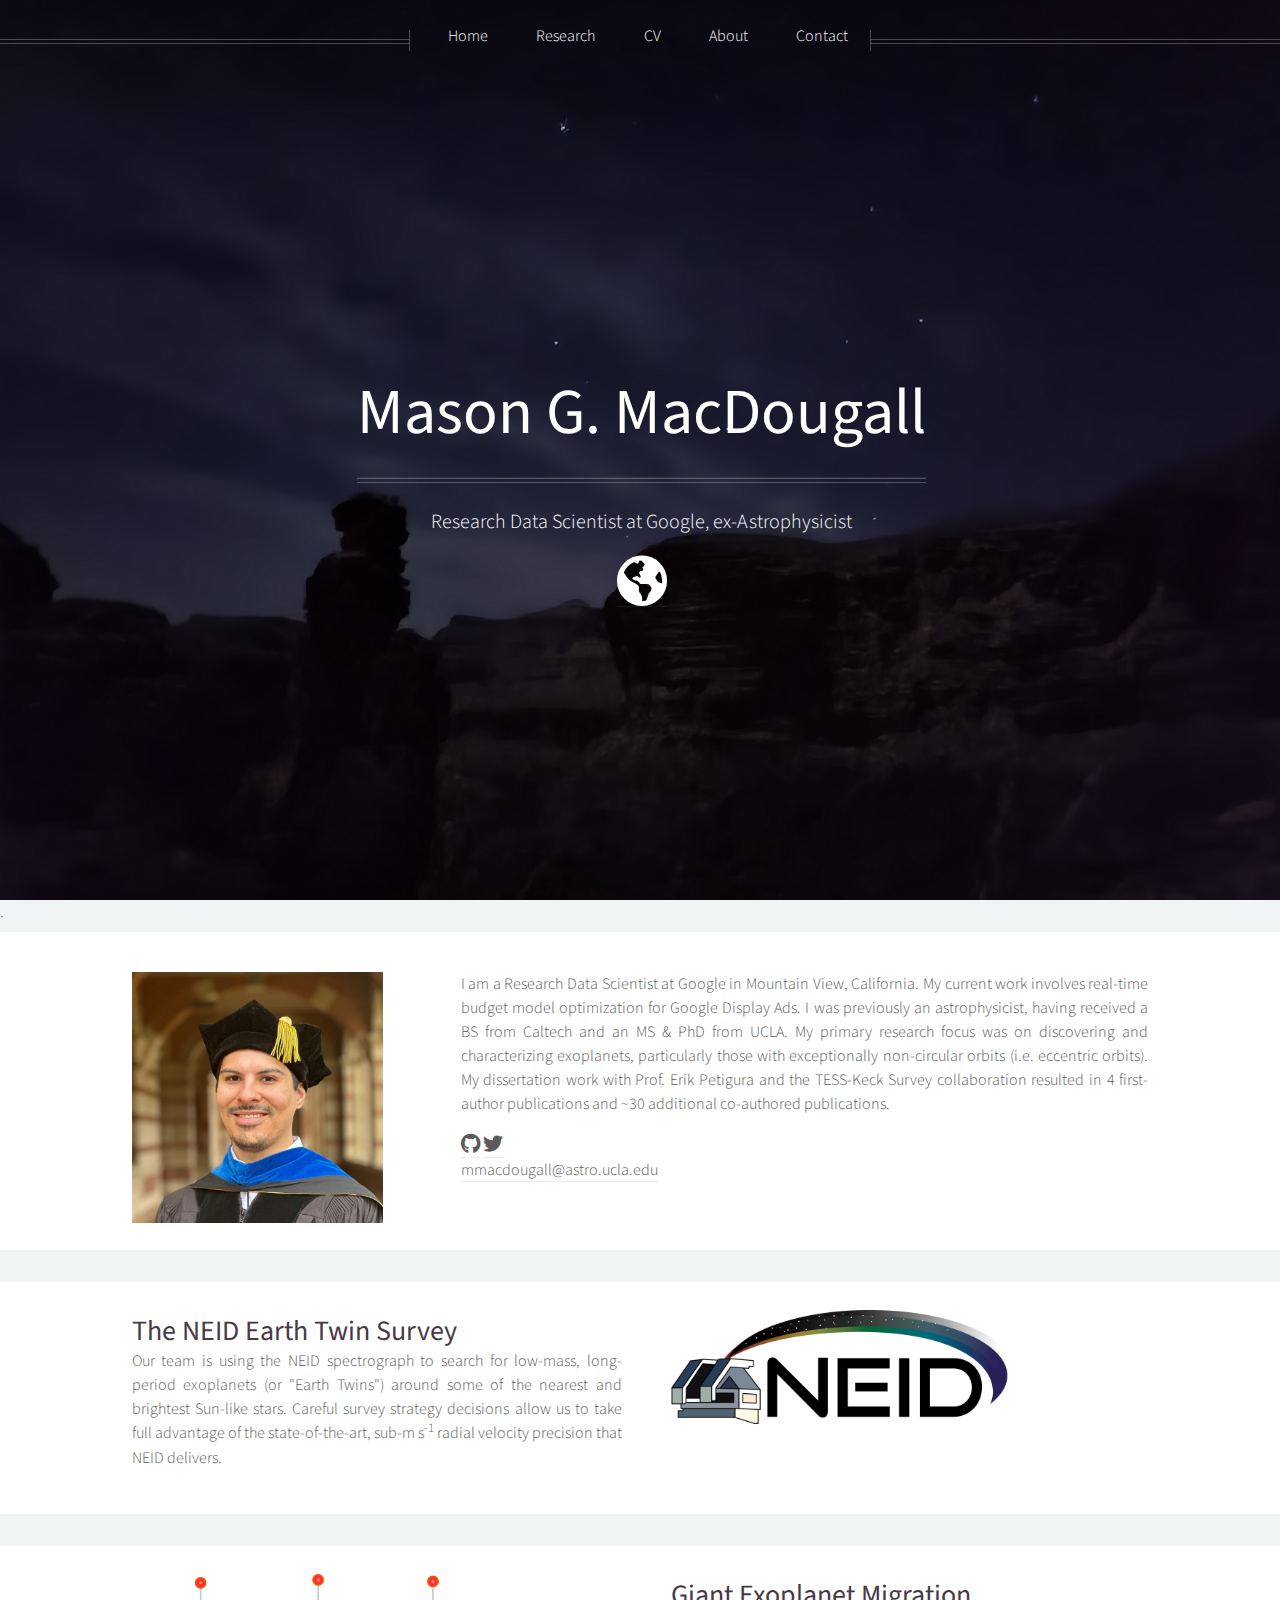
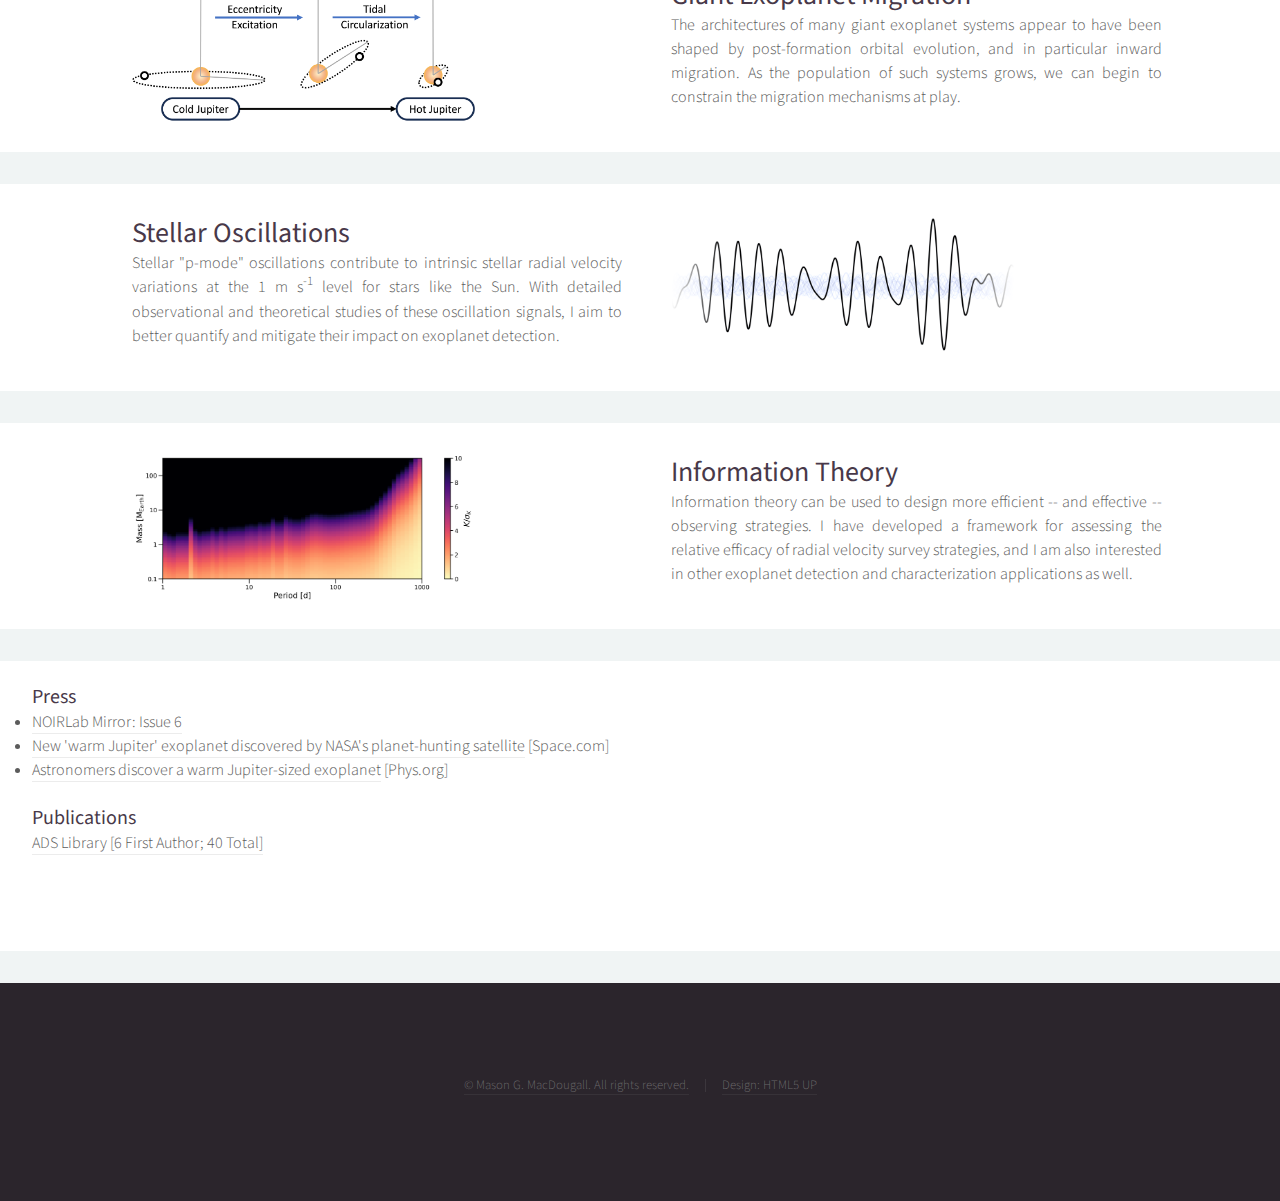
==== commit 8143e481: "Update index.html bio" ====
--- a/index.html
+++ b/index.html
@@ -64,10 +64,10 @@
                             </div>
                         <div class="col-profiletxt">
     						<p>
-    							I am a postdoctoral fellow at NOIRLab in Tucson, Arizona.
-    							My primary research focus is on the design, execution, and analysis of exoplanet searches with extreme precision radial velocity spectrographs in pursuit of Earth analog discovery.
-    							I am also actively engaged in observational work to discover and characterize long-period giant exoplanets and studies of hot and warm Jupiter formation and demographics.
-    							Other general interests include stellar variability, information theory, and habitability, as well as astronomy accessibility and pedagogy.
+    							I am a Research Data Scientist at Google in Mountain View, California.
+							My current work involves real-time budget model optimization for Google Display Ads.
+							I was previously an astrophysicist, having received a BS from Caltech and an MS & PhD from UCLA. My primary research focus was on discovering and characterizing exoplanets, particularly those with exceptionally non-circular orbits (i.e. eccentric orbits).
+							My dissertation work with Prof. Erik Petigura and the TESS-Keck Survey collaboration resulted in 4 first-author publications and ~30 additional co-authored publications.
     						</p>
     						<a href="https://github.com/mason-macdougall" class="icon brands fa-github"><span class="label"></span></a>
     						<a href="https://x.com/" class="icon brands fa-twitter"><span class="label"></span></a>
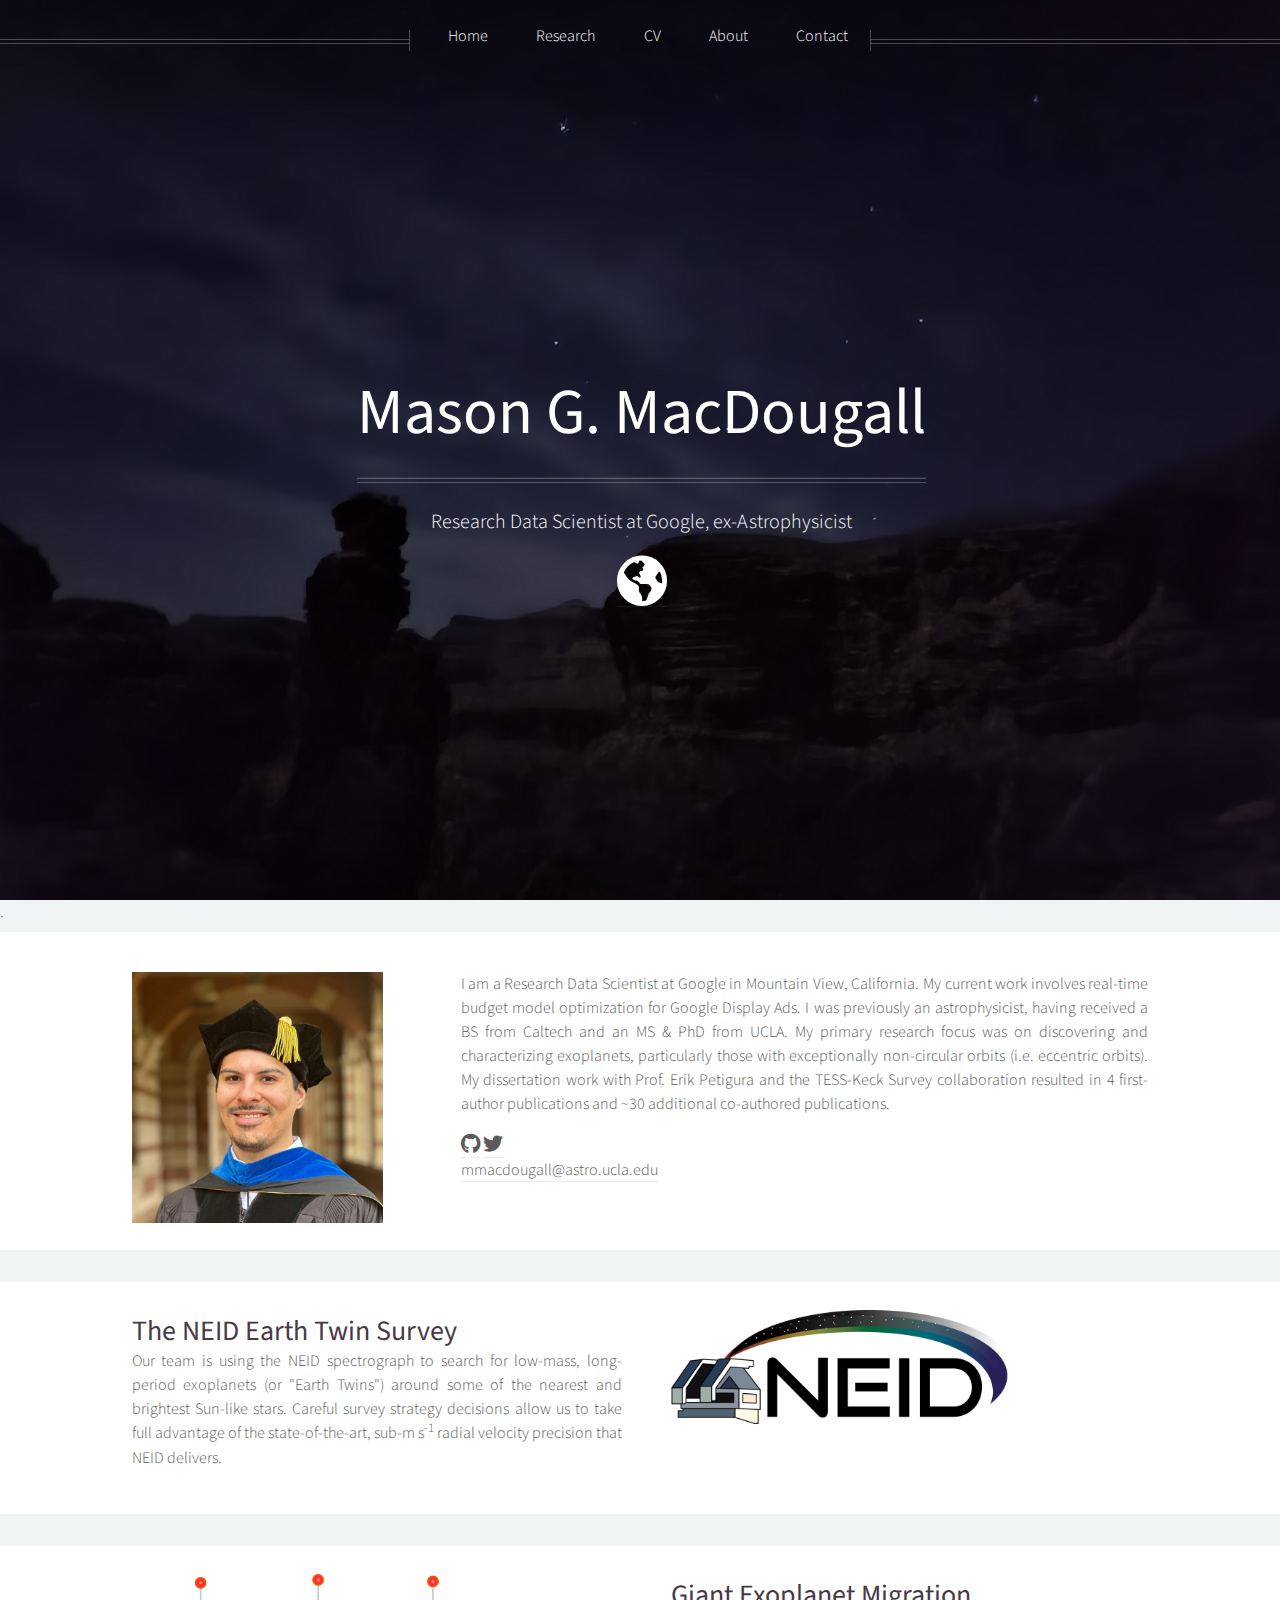
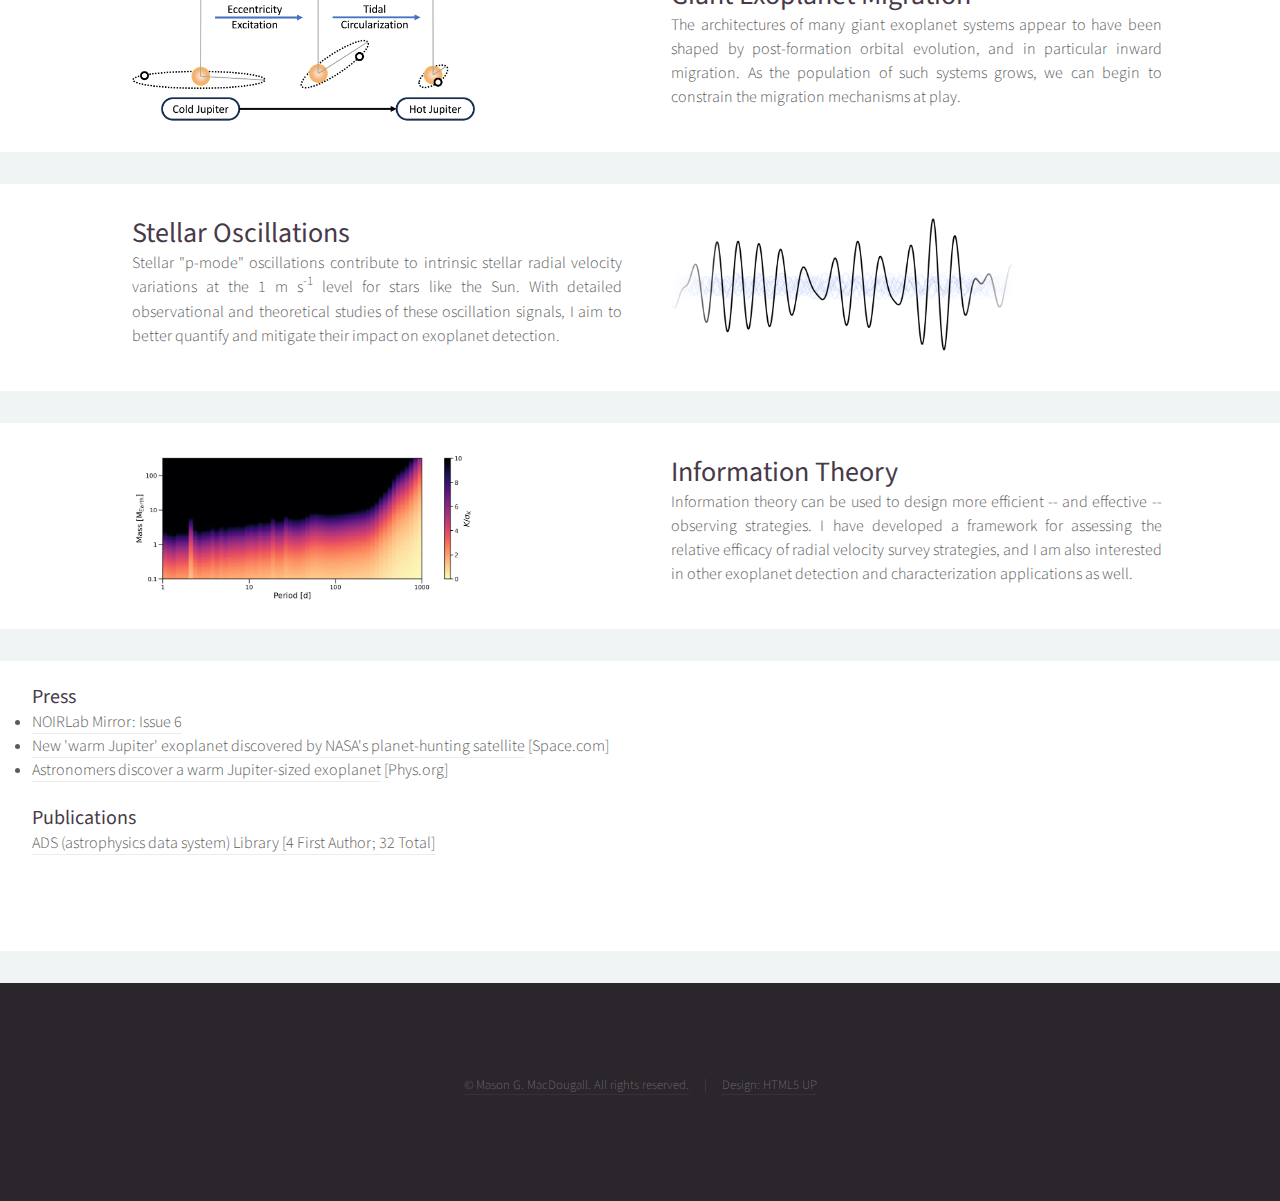
==== commit acf3c93f: "Update index.html ads link" ====
--- a/index.html
+++ b/index.html
@@ -147,7 +147,7 @@
                  		<h3>
      						Publications
      					</h3>
-     					<a href="https://ui.adsabs.harvard.edu/search/q=docs(library%2F3NwC8ycQQ8ej0_p9qCqguQ)&sort=date%20desc%2C%20bibcode%20desc&p_=0">ADS Library [6 First Author; 40 Total]
+     					<a href="https://ui.adsabs.harvard.edu/search/p_=0&q=author%3A%22MacDougall%2C%20Mason%22%20and%20(doctype%3Aarticle%20or%20doctype%3Aeprint)%20and%20year%3A2021-%20and%20not%20title%3A%22vizier%22%20and%20collection%3Aastronomy&sort=date%20desc%2C%20bibcode%20desc">ADS (astrophysics data system) Library [4 First Author; 32 Total]
 					</article>
 				</div>
 
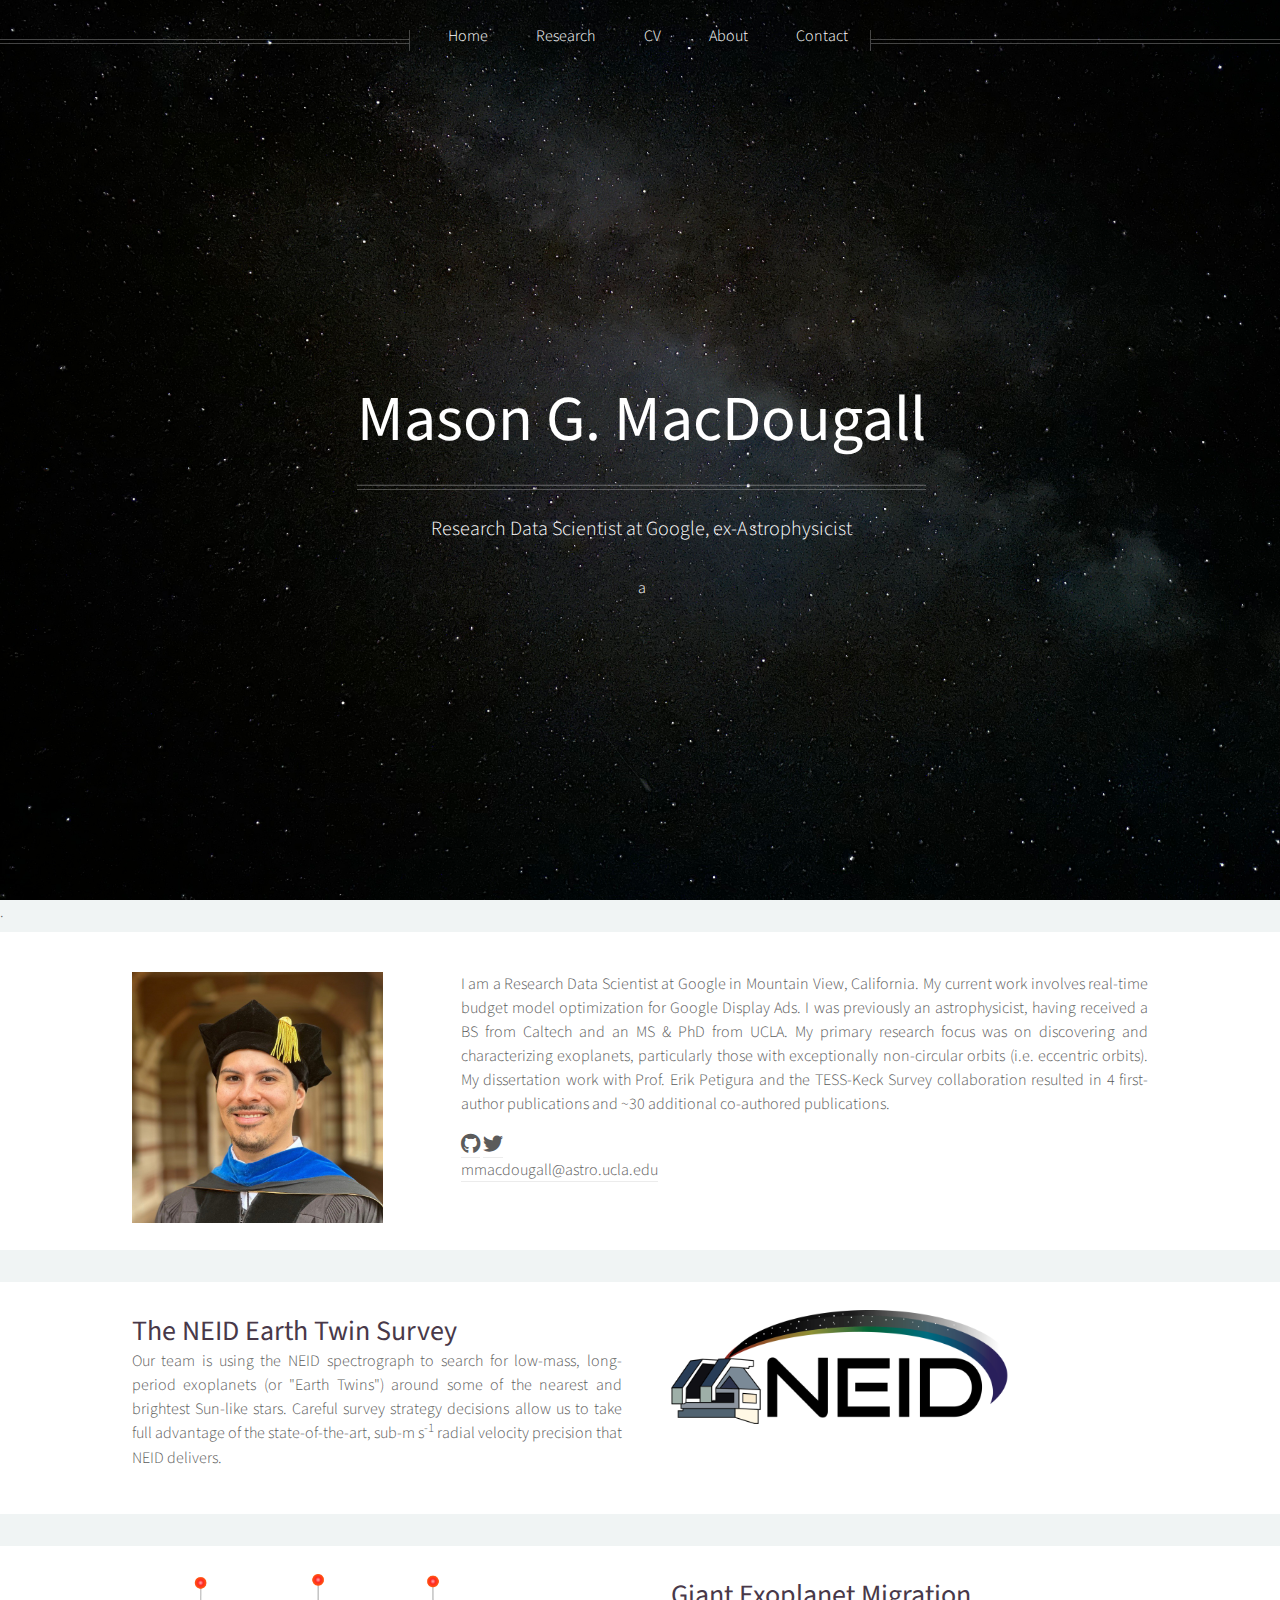
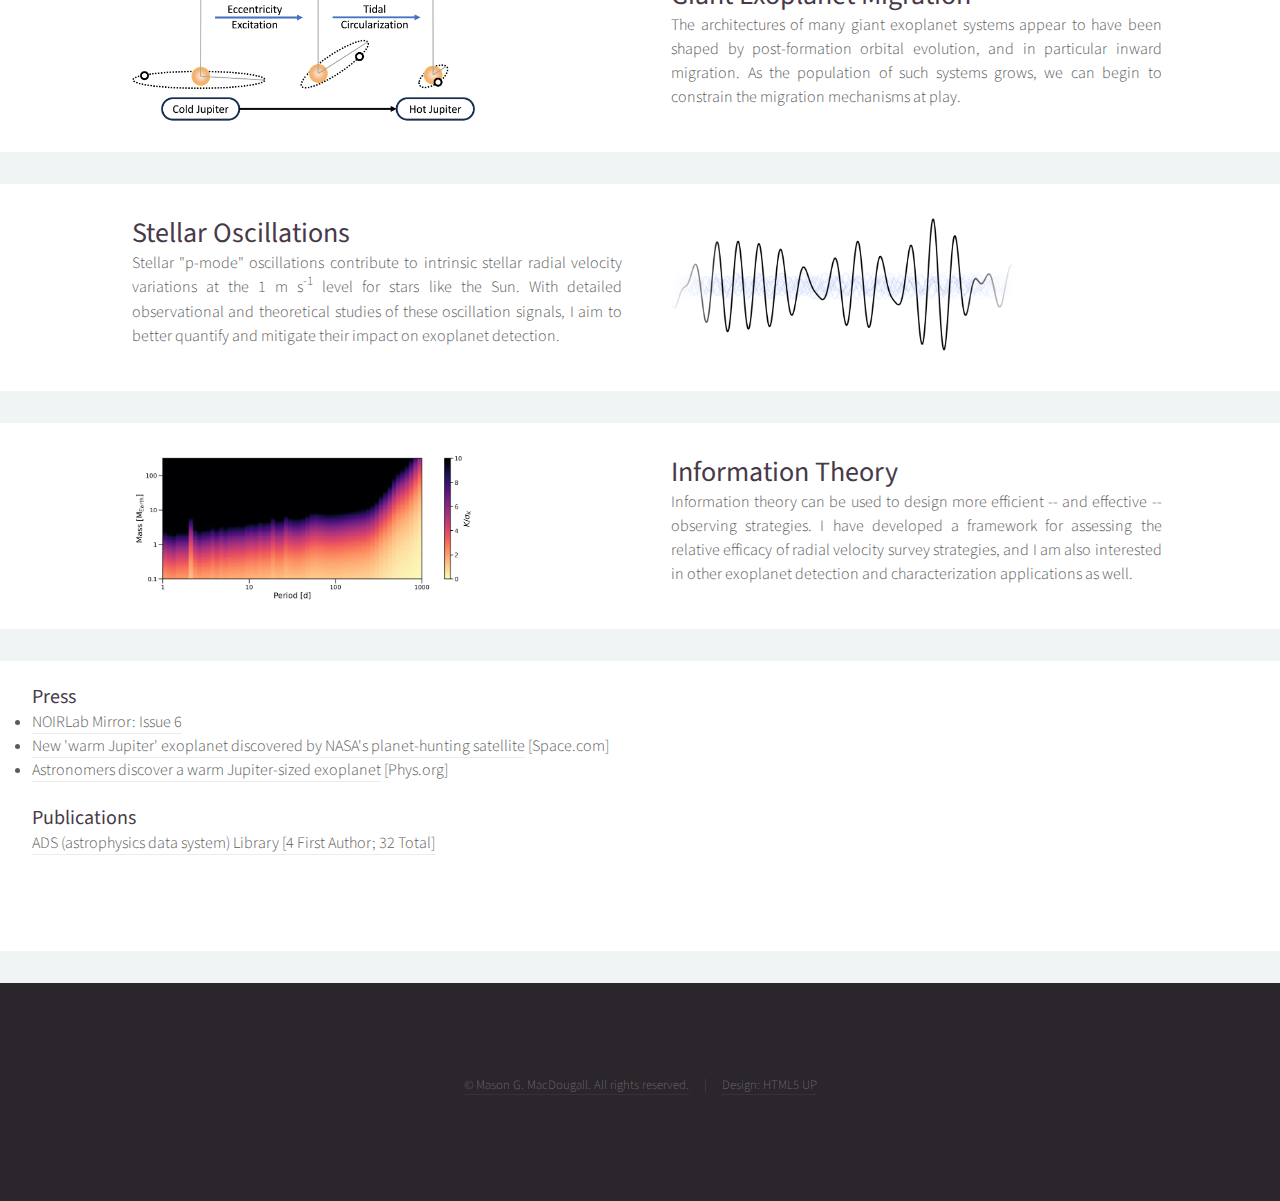
==== commit 855c7b4b: "Update index.html add saturn icon" ====
--- a/index.html
+++ b/index.html
@@ -10,6 +10,7 @@
 		<meta charset="utf-8" />
 		<meta name="viewport" content="width=device-width, initial-scale=1, user-scalable=no" />
 		<link rel="stylesheet" href="assets/css/main.css" />
+		<link rel="stylesheet" href="https://p5yb14d3.github.io/cdn/psyfi-font/1.0.0/css/psyfi-font.min.css ">
 		<noscript><link rel="stylesheet" href="assets/css/noscript.css" /></noscript>
 	</head>
 	<body class="homepage is-preload">
@@ -26,10 +27,9 @@
 								<p>Research Data Scientist at Google, ex-Astrophysicist</p>
 							</header>
 							<footer>
-								<a href="#" class="icon start fa-globe-americas"><span class="label">a</span></a>
+								<a href="#" class="fs fs-saturn_tilt"><span class="label">a</span></a>
 							</footer>
 						</div>
-
 					<!-- Nav -->
 						<nav id="nav">
 							<ul>
--- a/assets/css/main.css
+++ b/assets/css/main.css
@@ -2265,7 +2265,7 @@
 
 	#header {
 		position: relative;
-		background-image: url("../../images/gc_monument.jpg");
+		background-image: url("../../images/milky_way_dark.jpeg");
 		background-size: cover;
 		background-position: center center;
 		background-attachment: fixed;
@@ -3221,4 +3221,4 @@
 						margin-bottom: 2em;
 					}
 
-	}+	}
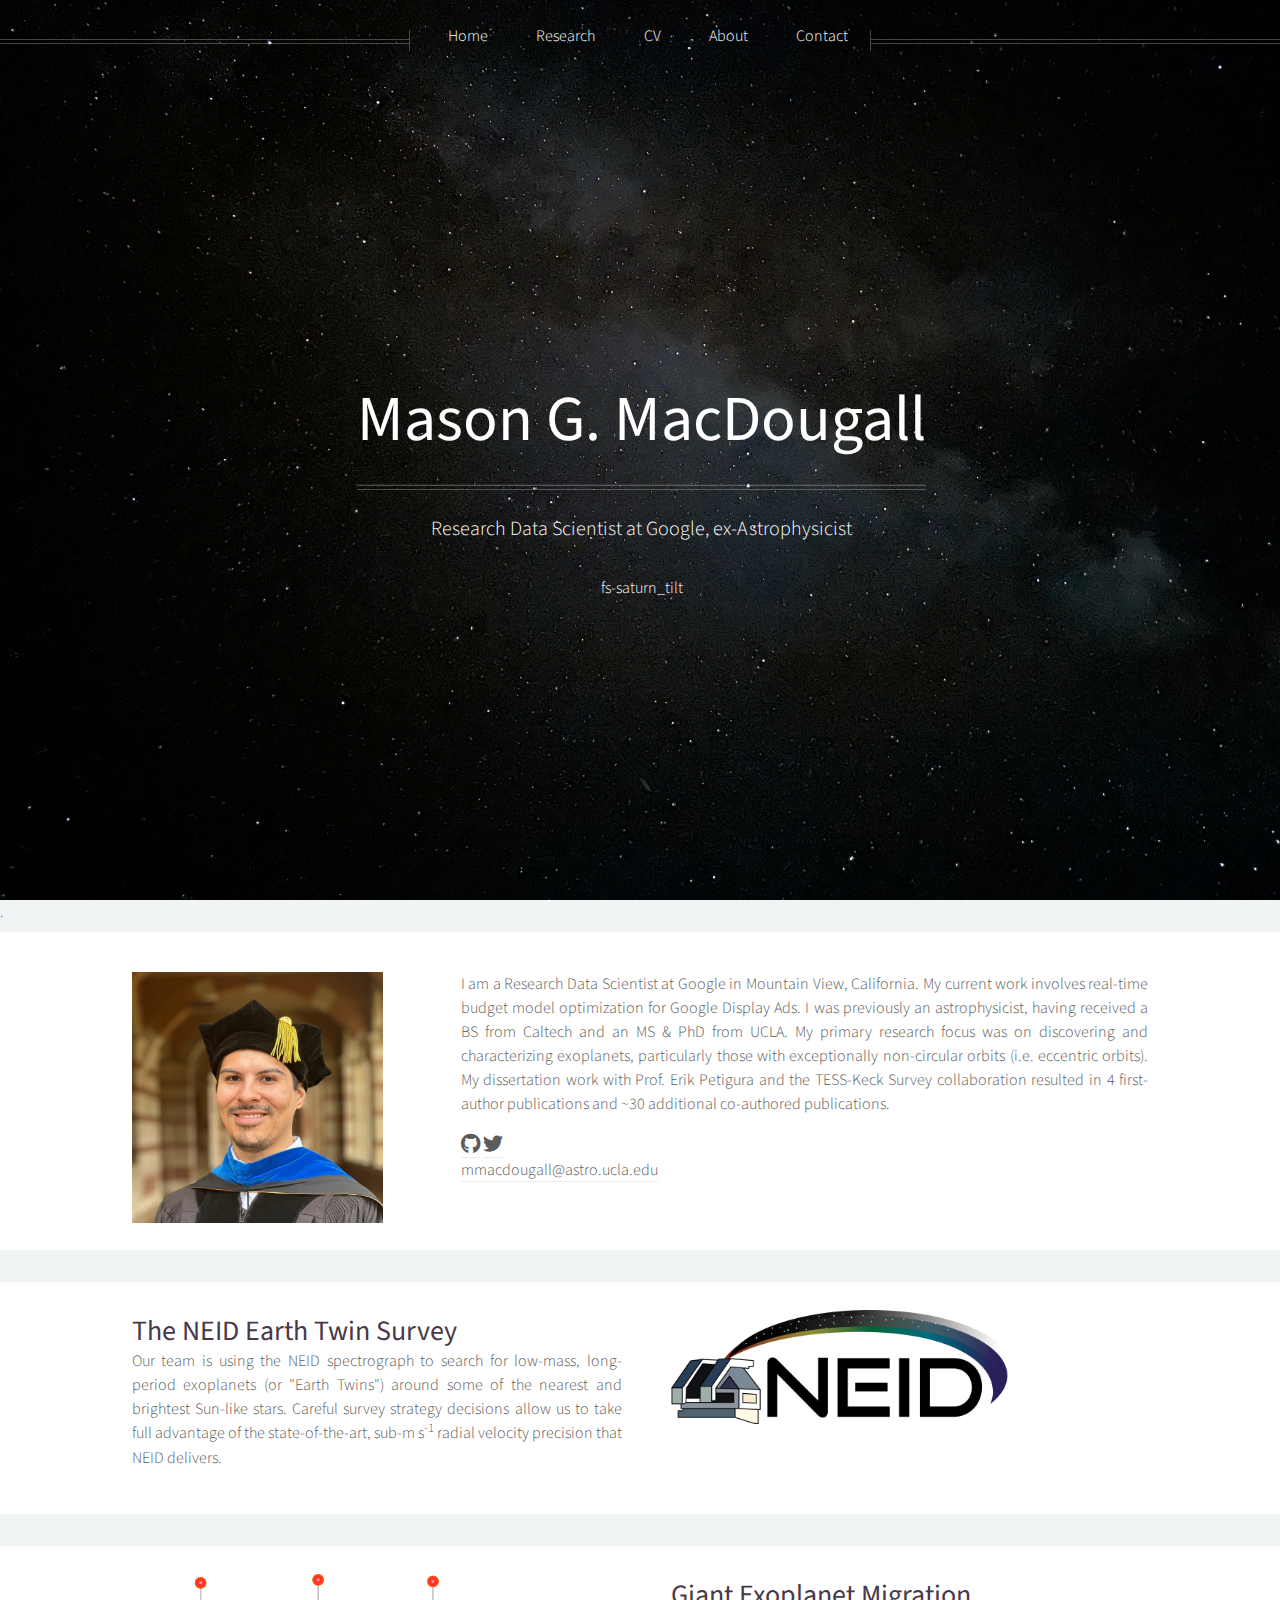
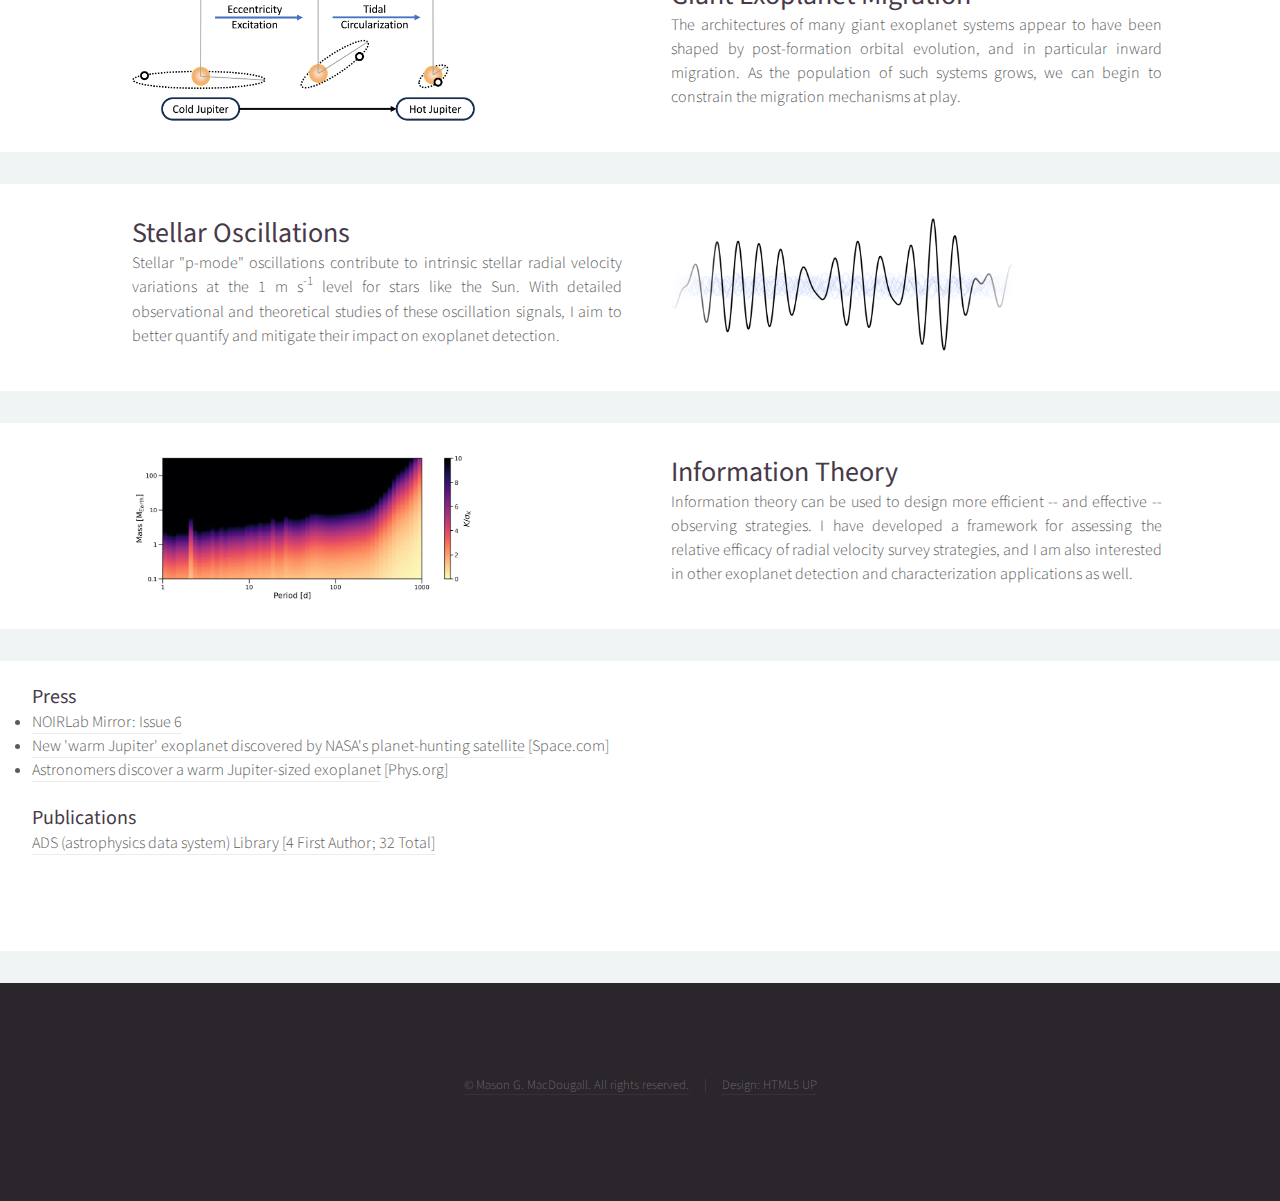
==== commit 382151fe: "Update index.html icon update" ====
--- a/index.html
+++ b/index.html
@@ -10,7 +10,7 @@
 		<meta charset="utf-8" />
 		<meta name="viewport" content="width=device-width, initial-scale=1, user-scalable=no" />
 		<link rel="stylesheet" href="assets/css/main.css" />
-		<link rel="stylesheet" href="https://p5yb14d3.github.io/cdn/psyfi-font/1.0.0/css/psyfi-font.min.css ">
+		<link rel="stylesheet" href="css/psyfi-font.css" />
 		<noscript><link rel="stylesheet" href="assets/css/noscript.css" /></noscript>
 	</head>
 	<body class="homepage is-preload">
@@ -27,7 +27,7 @@
 								<p>Research Data Scientist at Google, ex-Astrophysicist</p>
 							</header>
 							<footer>
-								<a href="#" class="fs fs-saturn_tilt"><span class="label">a</span></a>
+								<i class="fs fs-saturn_tilt"></i><span class="mls"> fs-saturn_tilt</span>
 							</footer>
 						</div>
 					<!-- Nav -->
--- a/assets/css/main.css
+++ b/assets/css/main.css
@@ -1,5 +1,6 @@
 @import url("https://fonts.googleapis.com/css?family=Source+Sans+Pro:300,300italic,400,400italic,600");
 @import url("fontawesome-all.min.css");
+@import url("https://p5yb14d3.github.io/cdn/psyfi-font/1.0.0/css/psyfi-font.min.css");
 
 /*
 	Helios by HTML5 UP
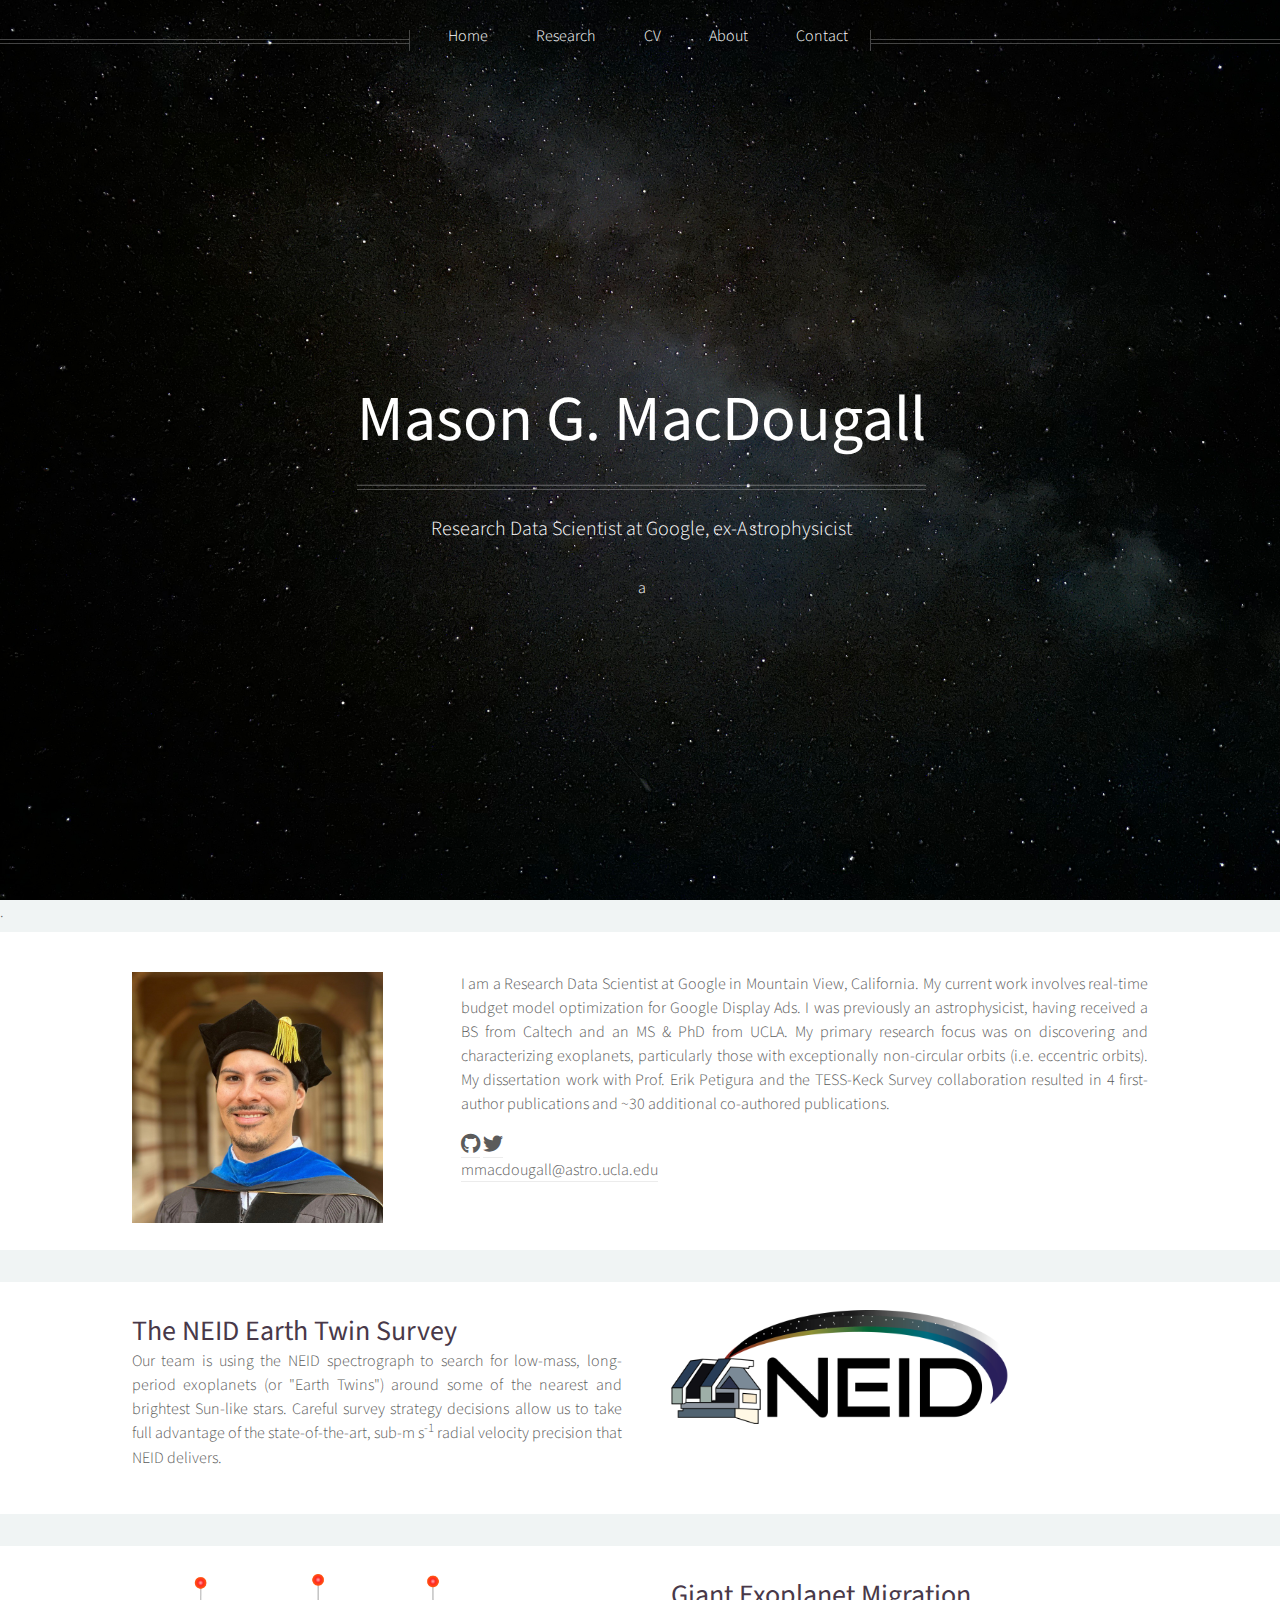
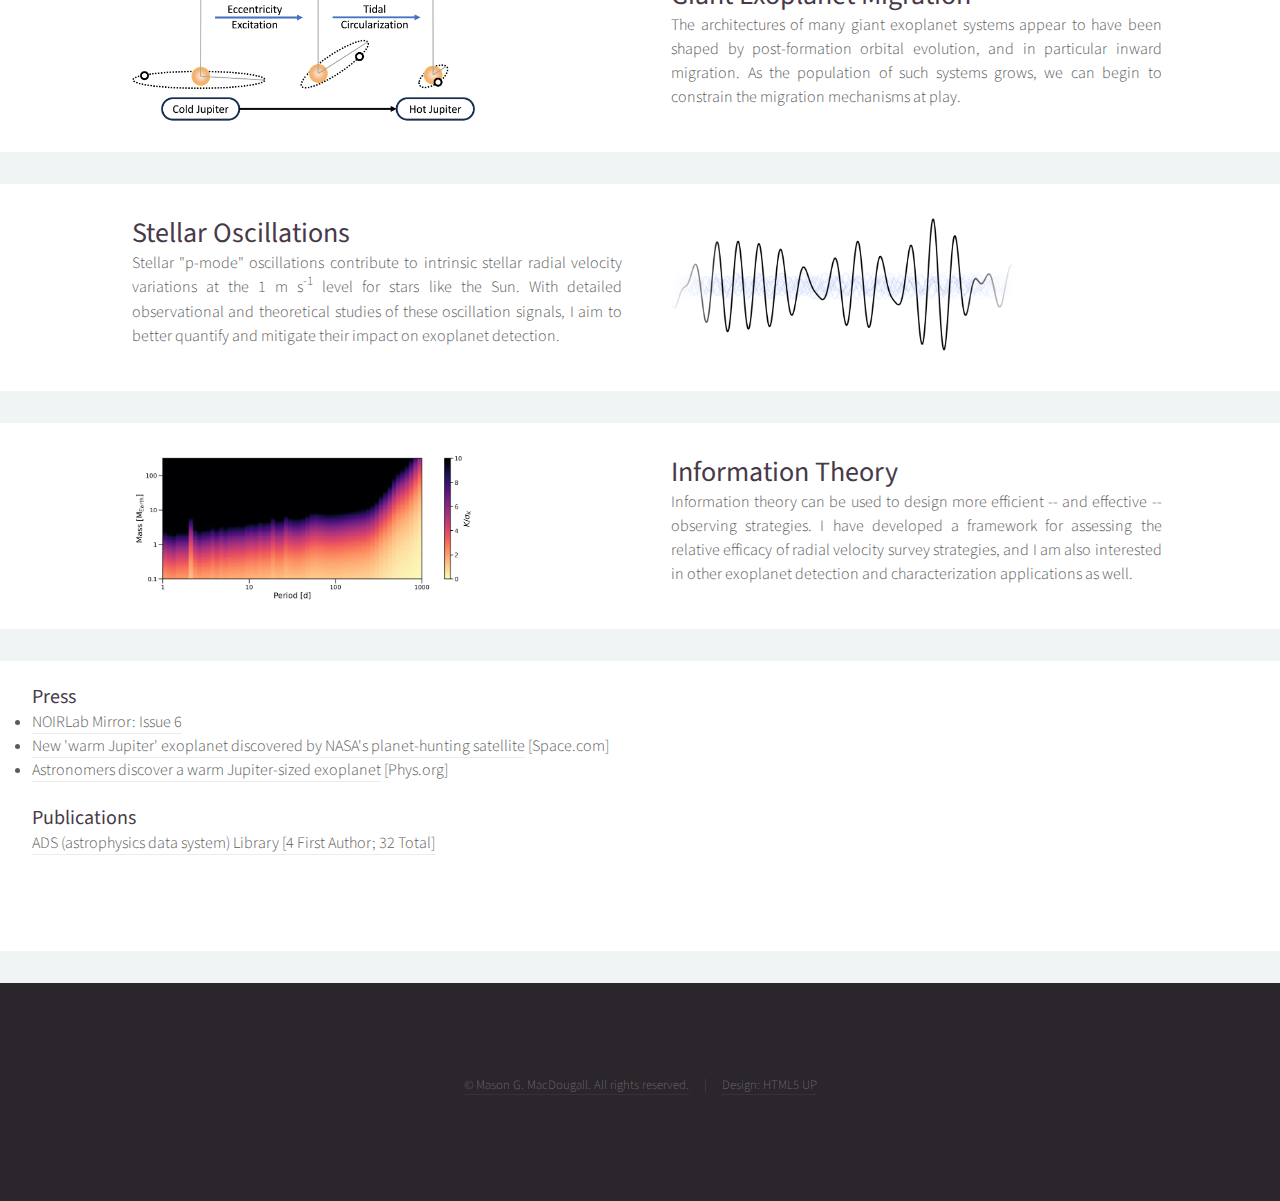
==== commit 2fda1bcc: "Update index.html update icon" ====
--- a/index.html
+++ b/index.html
@@ -27,7 +27,7 @@
 								<p>Research Data Scientist at Google, ex-Astrophysicist</p>
 							</header>
 							<footer>
-								<i class="fs fs-saturn_tilt"></i><span class="mls"> fs-saturn_tilt</span>
+								<i class="fs fs-saturn_tilt"></i><span class="label">a</span></a>
 							</footer>
 						</div>
 					<!-- Nav -->
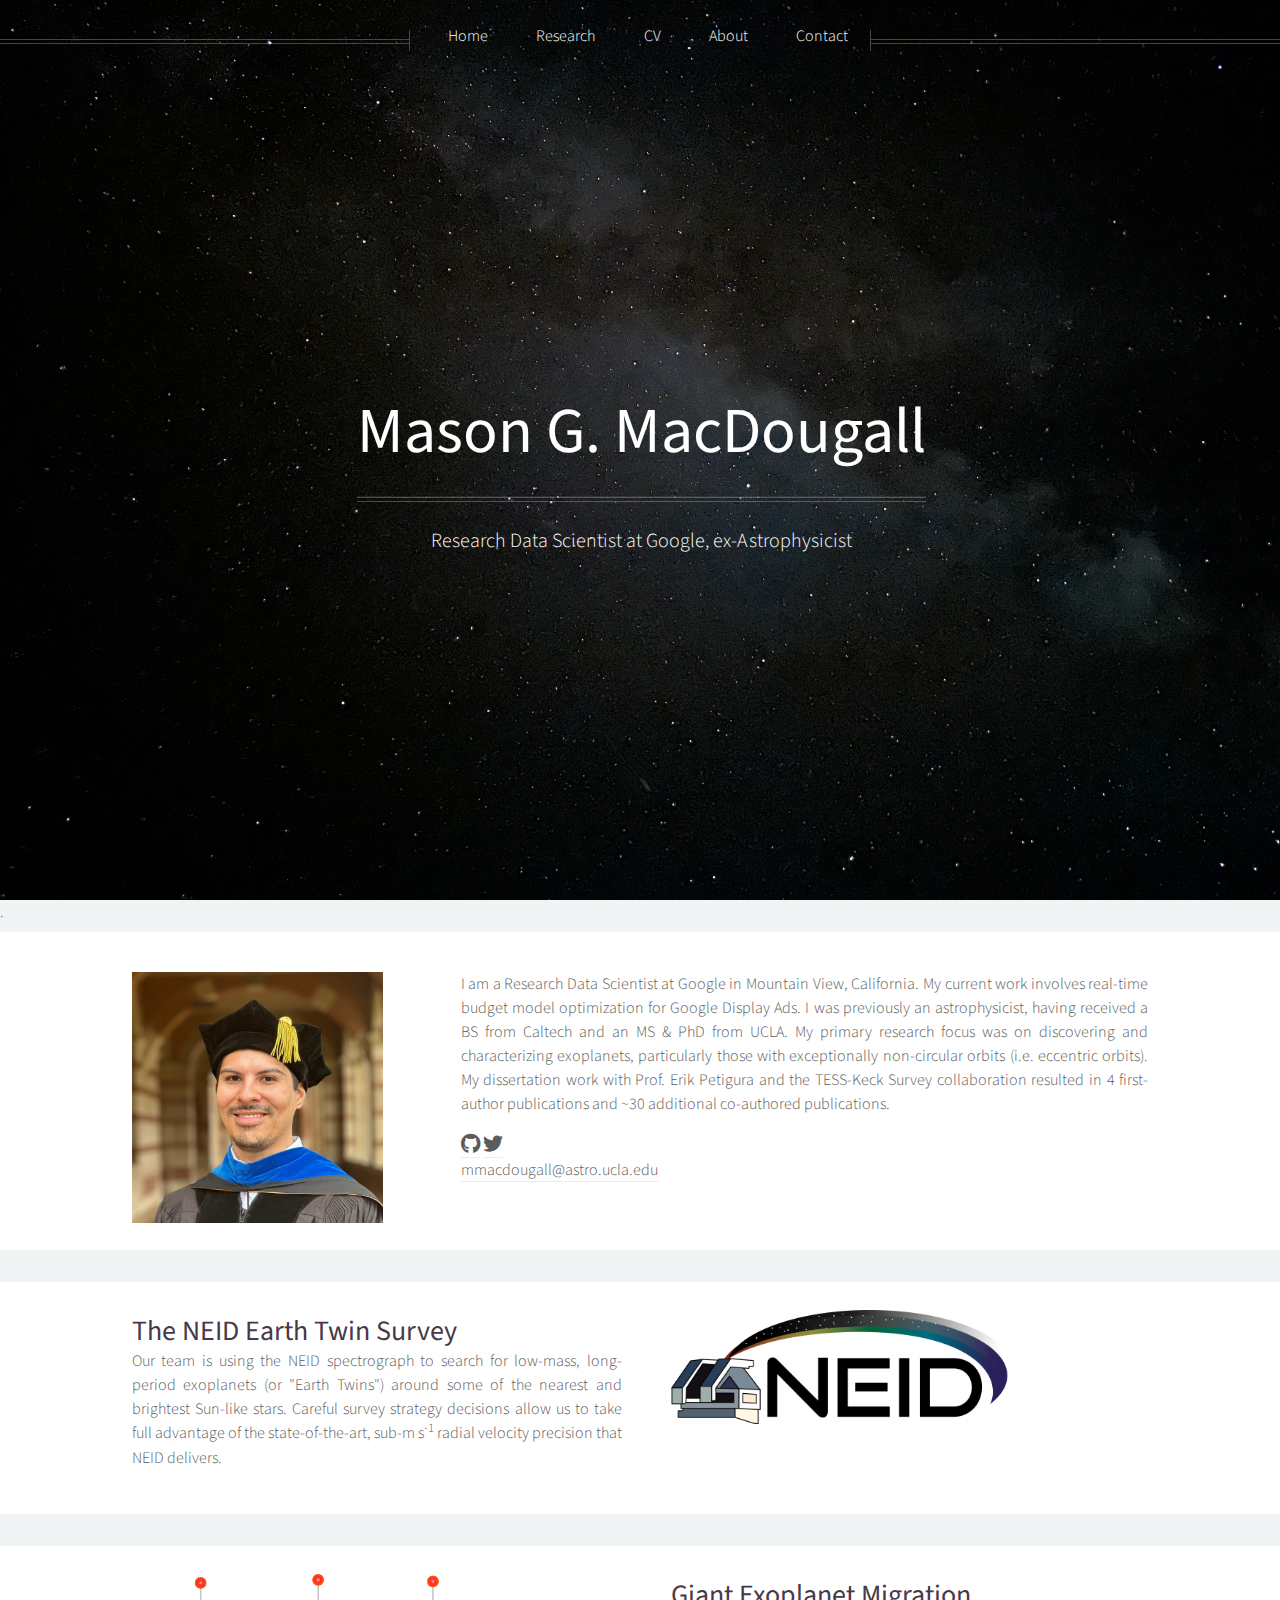
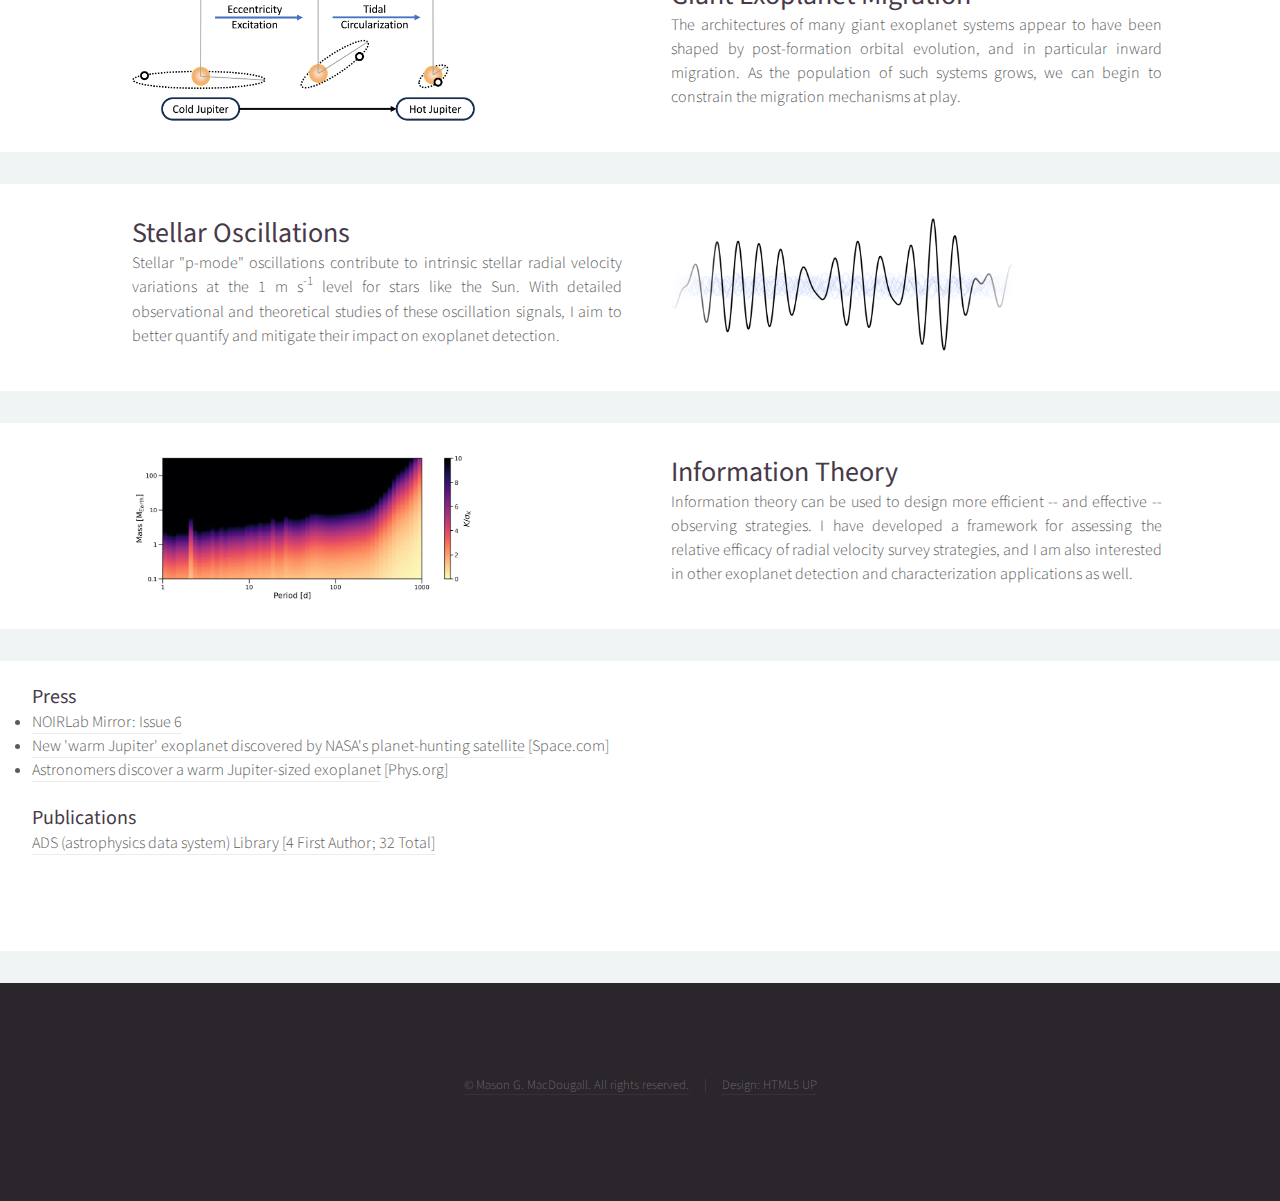
==== commit 966d27e6: "Update index.html icon size" ====
--- a/index.html
+++ b/index.html
@@ -27,7 +27,7 @@
 								<p>Research Data Scientist at Google, ex-Astrophysicist</p>
 							</header>
 							<footer>
-								<i class="fs fs-saturn_tilt"></i><span class="label">a</span></a>
+								<i class="fs fs-saturn_tilt" style="font-size: 3.0em;"></i>
 							</footer>
 						</div>
 					<!-- Nav -->
